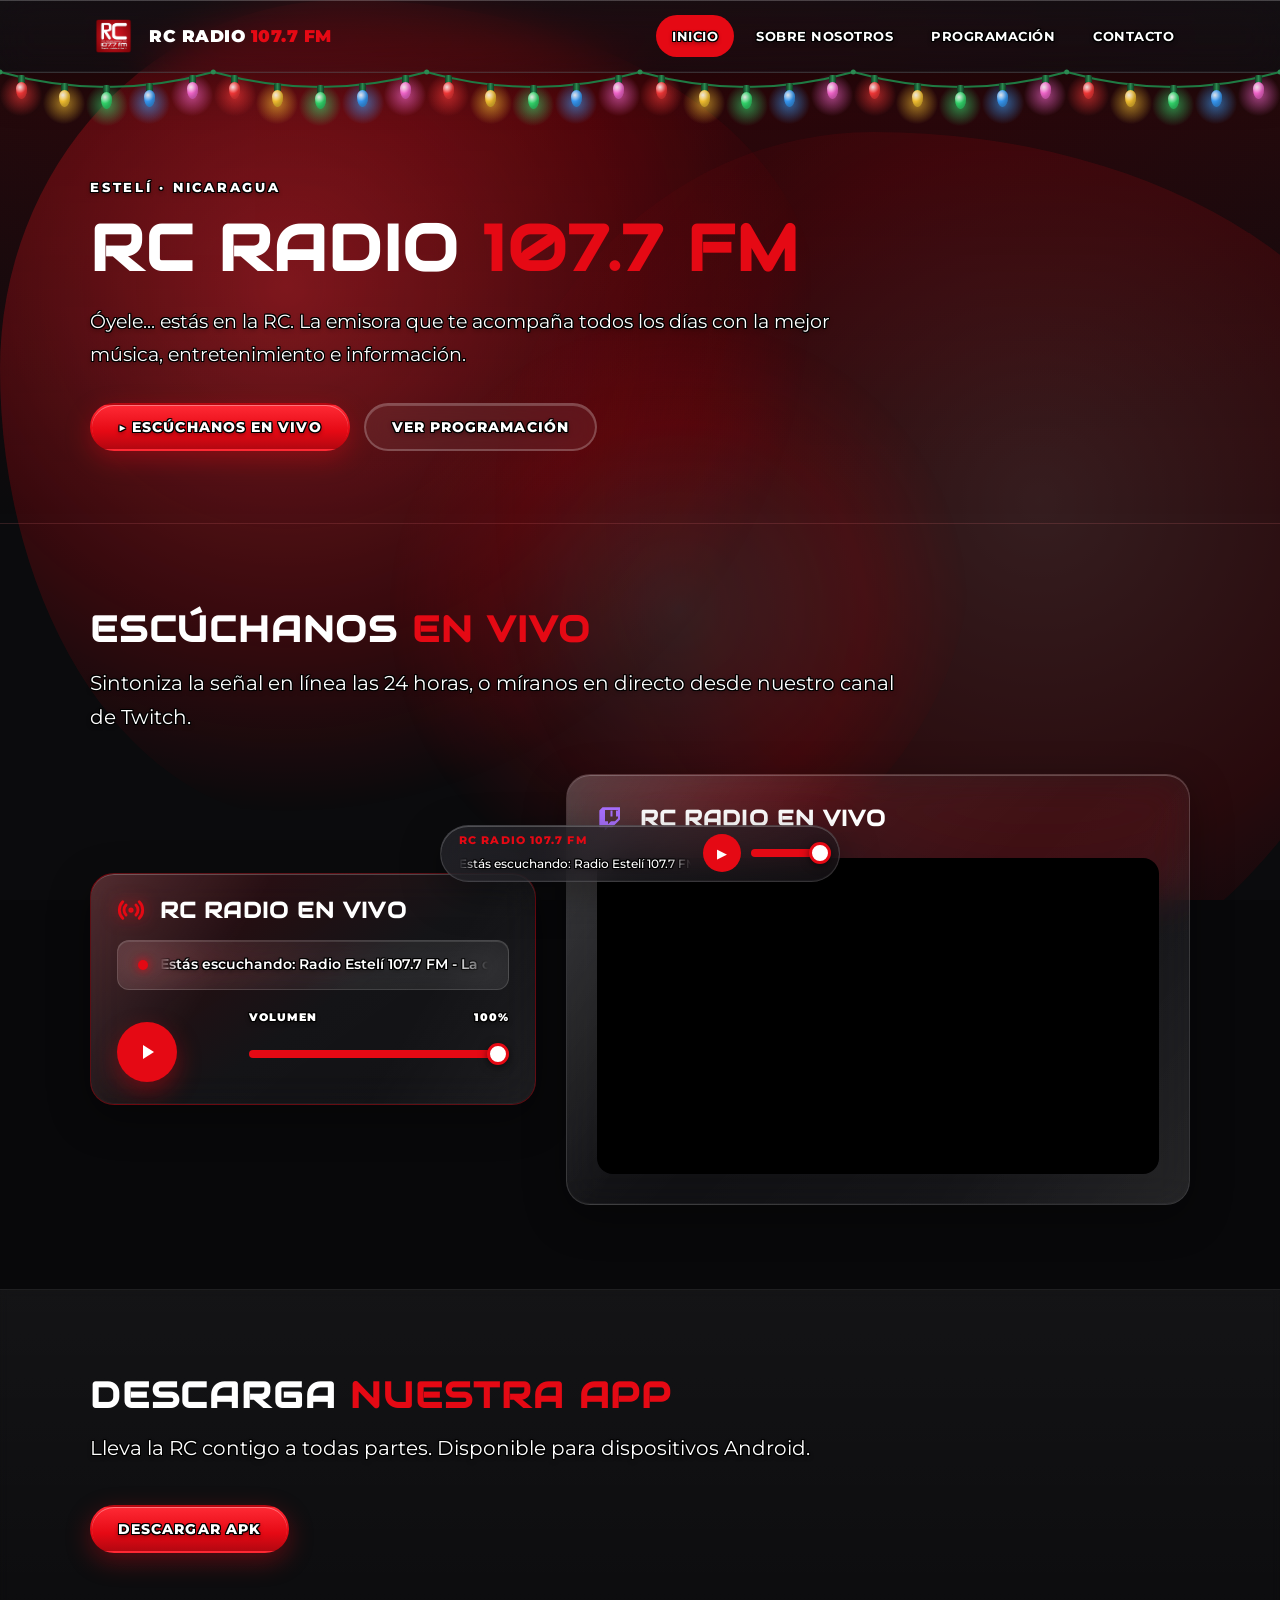
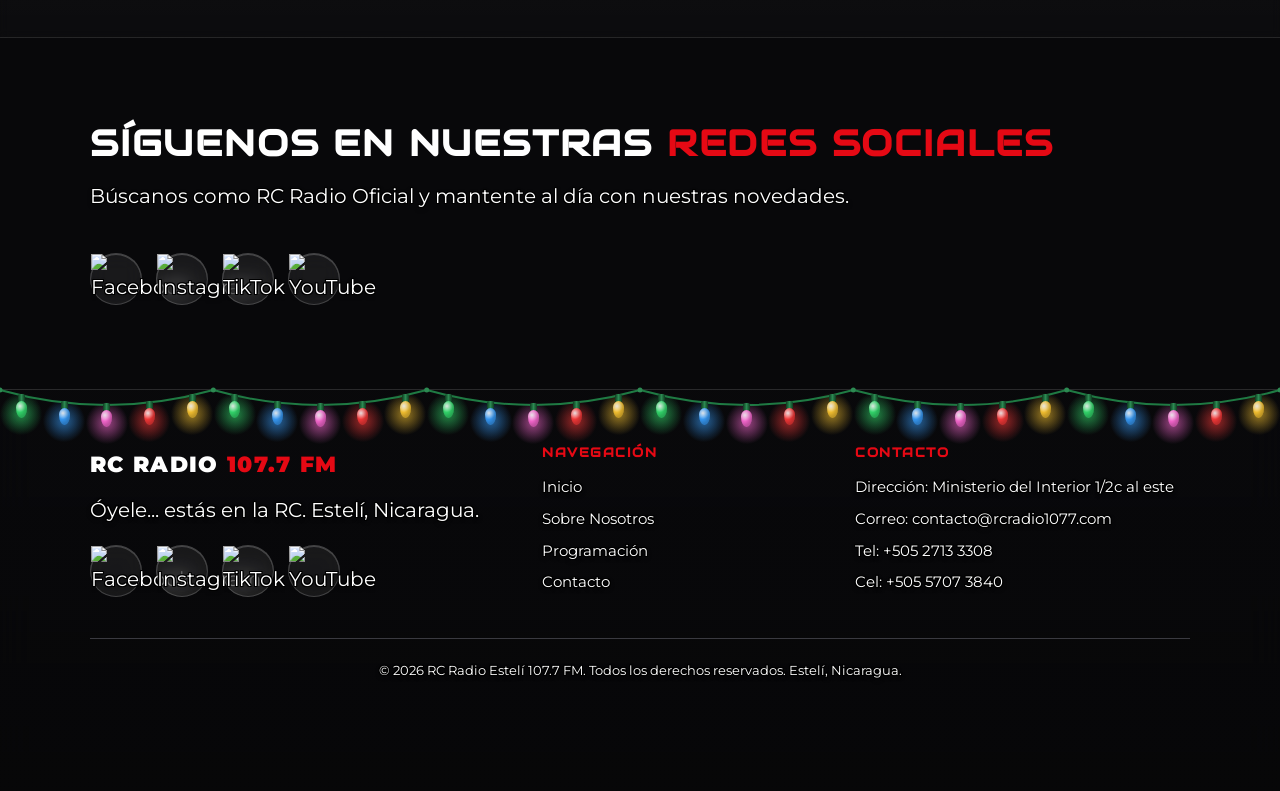
==== index.html @ c432dbde "Versión 1.2.0" ====
<!DOCTYPE html>
<html lang="es">
<head>
  <meta charset="UTF-8">
  <meta name="viewport" content="width=device-width, initial-scale=1.0, viewport-fit=cover">
  <title data-content-id="titulo_inicio">RC Radio 107.7 FM Estelí — Inicio</title>
  <meta data-content-id="descripcion_inicio" name="description" content="RC Radio 107.7 FM, Estelí, Nicaragua. Escúchanos en vivo, descarga nuestra app y síguenos en redes sociales.">
  <link rel="icon" href="favicon.ico" sizes="any">
  <link rel="icon" type="image/png" sizes="32x32" href="assets/icons/favicon-32.png">
  <link rel="icon" type="image/png" sizes="192x192" href="assets/icons/favicon-192.png">
  <link rel="apple-touch-icon" href="assets/icons/apple-touch-icon.png">
  <meta name="theme-color" content="#0a0a0c">
  <meta property="og:type" content="website">
  <meta property="og:site_name" content="RC Radio 107.7 FM">
  <meta property="og:locale" content="es_LA">
  <meta property="og:title" content="RC Radio 107.7 FM Estelí — Inicio">
  <meta property="og:description" content="RC Radio 107.7 FM, Estelí, Nicaragua. Escúchanos en vivo, descarga nuestra app y síguenos en redes sociales.">
  <meta property="og:image" content="https://www.rcradio1077.com/assets/icons/og-image.jpg">
  <meta property="og:image:width" content="1200">
  <meta property="og:image:height" content="630">
  <meta name="twitter:card" content="summary_large_image">
  <meta name="twitter:title" content="RC Radio 107.7 FM Estelí — Inicio">
  <meta name="twitter:description" content="RC Radio 107.7 FM, Estelí, Nicaragua. Escúchanos en vivo, descarga nuestra app y síguenos en redes sociales.">
  <meta name="twitter:image" content="https://www.rcradio1077.com/assets/icons/og-image.jpg">
  <link rel="preconnect" href="https://fonts.googleapis.com">
  <link rel="preconnect" href="https://fonts.gstatic.com" crossorigin>
  <link href="https://fonts.googleapis.com/css2?family=Audiowide&family=Montserrat:wght@400;700;800;900&display=swap" rel="stylesheet">
  <link href="https://fonts.cdnfonts.com/css/neuropol-x-free" rel="stylesheet">
  <link rel="stylesheet" href="assets/css/style.css">
  <link rel="stylesheet" href="assets/css/navidad.css">
  <link rel="stylesheet" href="assets/css/tema.css">
</head>
<body>
  <div class="liquid-bg">
    <div class="liquid-blob"></div>
    <div class="liquid-blob"></div>
    <div class="liquid-blob"></div>
  </div>

  <header class="site-header">
    <div class="container nav">
      <a class="brand" href="index.html">
        <img data-content-img="img_logo" src="assets/img/Icono nuevo RC Radio.png" alt="RC Radio" style="height: 44px; border-radius: 8px;">
        <span data-content-id="menu_marca">RC Radio <span class="freq">107.7 FM</span></span>
      </a>
      <button class="nav-toggle" id="navToggle" aria-label="Abrir menú" aria-expanded="false">☰</button>
      <nav class="nav-links" id="navLinks">
        <a data-content-id="menu_inicio" href="index.html" class="active" data-link>Inicio</a>
        <a data-content-id="menu_sobre_nosotros" href="sobre-nosotros.html" data-link>Sobre Nosotros</a>
        <a data-content-id="menu_programacion" href="programacion.html" data-link>Programación</a>
        <a data-content-id="menu_contacto" href="contacto.html" data-link>Contacto</a>
      </nav>
    </div>
  </header>

  <div id="pjax-container">
    <main>

    <section data-seccion="inicio-portada" class="hero">
      <div class="container">
        <p data-content-id="inicio_esteli_nicaragua" class="eyebrow">Estelí · Nicaragua</p>
        <h1 data-content-id="hero_title">RC Radio <span>107.7 FM</span></h1>
        <p class="lead" data-content-id="hero_lead">Óyele... estás en la RC. La emisora que te acompaña todos los días con la mejor música, entretenimiento e información.</p>
        <div class="hero-actions">
          <a data-content-id="inicio_boton_escuchar" class="btn btn-primary" href="#en-vivo">▶ Escúchanos en Vivo</a>
          <a data-content-id="inicio_boton_programacion" class="btn btn-ghost" href="programacion.html">Ver Programación</a>
        </div>
      </div>
    </section>

    <section data-seccion="inicio-en-vivo" class="section" id="en-vivo">
      <div class="container">
        <div class="section-head">
          <h2 data-content-id="inicio_titulo_en_vivo" style="text-transform: uppercase;">Escúchanos <span>En Vivo</span></h2>
          <p data-content-id="inicio_sintoniza_la_senal_en">Sintoniza la señal en línea las 24 horas, o míranos en directo desde nuestro canal de Twitch.</p>
        </div>

        <div class="live-grid-v2">
          
          <!-- Radio Player V2 -->
          <div class="player-v2">
            <div class="player-v2-header">
              <svg class="icon-signal" viewBox="0 0 24 24" fill="none" stroke="currentColor" stroke-width="2.5" stroke-linecap="round" stroke-linejoin="round">
                <path d="M4.93 19.07a10 10 0 0 1 0-14.14M7.76 16.24a6 6 0 0 1 0-8.48M12 13a1 1 0 1 0 0-2 1 1 0 0 0 0 2zM16.24 7.76a6 6 0 0 1 0 8.48M19.07 4.93a10 10 0 0 1 0 14.14"></path>
              </svg>
              <h3 data-content-id="inicio_reproductor_titulo">RC Radio En Vivo</h3>
            </div>

            <div class="player-v2-status">
              <div class="status-pill">
                <span class="pill-dot"></span>
                <div class="marquee-container">
                  <div class="marquee-content" id="rcMarqueeContent">
                    <span class="marquee-text">Estás escuchando: La que te gusta</span>
                    <span class="marquee-text">Estás escuchando: La que te gusta</span>
                  </div>
                </div>
              </div>
            </div>

            <div class="player-v2-visualizer">
              <canvas id="rcWave"></canvas>
            </div>

            <div class="player-v2-footer">
              <button class="play-btn-v2" id="rcPlay" aria-label="Reproducir">
                <svg width="24" height="24" viewBox="0 0 24 24" fill="currentColor"><path d="M8 5v14l11-7z"/></svg>
              </button>
              <div class="player-v2-vol">
                <div class="vol-meta">
                  <span data-content-id="inicio_reproductor_volumen">VOLUMEN</span>
                  <span id="rcVolumeValue">100%</span>
                </div>
                <input type="range" id="rcVolume" min="0" max="100" step="1" value="100" aria-label="Volumen">
              </div>
            </div>
          </div>

          <!-- Twitch V2 -->
          <div class="twitch-v2">
            <div class="twitch-v2-header">
              <svg class="icon-twitch" viewBox="0 0 24 24" fill="currentColor">
                <path d="M11.571 4.714h1.715v5.143H11.57V4.714zm4.715 0h1.714v5.143h-1.714V4.714zM4.714 2L2 4.714v14.572h4.714v2.571L9.43 19.286h3.428l6.857-6.857V2H4.714zm13.286 9.428L15.428 14.0h-3.428l-2.572 2.571v-2.571H6.857V4.286h11.143v7.142z"/>
              </svg>
              <h3 data-content-id="inicio_twitch_titulo">RC RADIO <span>EN VIVO</span></h3>
            </div>
            <div class="twitch-v2-content">
              <div class="twitch-v2-frame">
                <iframe
                  data-content-twitch="twitch_canal" data-twitch="rcradiooficial"
                  src="https://player.twitch.tv/?channel=rcradiooficial&parent=rcradio1077.com&parent=www.rcradio1077.com&parent=localhost&parent=127.0.0.1&autoplay=false"
                  allowfullscreen
                  loading="lazy"
                  title="RC Radio 107.7 FM en vivo por Twitch"></iframe>
              </div>
            </div>
          </div>

        </div>
      </div>
    </section>

    <section data-seccion="inicio-app" class="section alt">
      <div class="container">
        <div class="section-head">
          <h2 data-content-id="inicio_descarga_nuestra_app">Descarga <span>nuestra App</span></h2>
          <p data-content-id="inicio_lleva_la_rc_contigo">Lleva la RC contigo a todas partes. Disponible para dispositivos Android.</p>
        </div>
        <a data-content-href="enlace_descarga_app" data-content-id="inicio_boton_apk" class="btn btn-primary" href="https://github.com/rcradio6/RC-Radio-App/releases/download/1.0.0/com.teamrc.rcradioapp.apk" target="_blank" rel="noopener">Descargar APK</a>
      </div>
    </section>

    <section data-seccion="inicio-redes" class="section">
      <div class="container">
        <div class="section-head">
          <h2 data-content-id="inicio_siguenos_en_nuestras_redes">Síguenos en nuestras <span>Redes Sociales</span></h2>
          <p data-content-id="inicio_buscanos_como_rc_radio">Búscanos como RC Radio Oficial y mantente al día con nuestras novedades.</p>
        </div>
        <div class="social lg">
          <a data-content-href="enlace_facebook" href="https://www.facebook.com/rc1077" target="_blank" rel="noopener" aria-label="Facebook">
            <img src="https://ssl.gstatic.com/atari/images/sociallinks/facebook_white_44dp.png" alt="Facebook">
          </a>
          <a data-content-href="enlace_instagram" href="https://www.instagram.com/rcradio_oficial107.7/" target="_blank" rel="noopener" aria-label="Instagram">
            <img src="https://ssl.gstatic.com/atari/images/sociallinks/instagram_white_44dp.png" alt="Instagram">
          </a>
          <a data-content-href="enlace_tiktok" href="https://www.tiktok.com/@rc.radio.107.7.fm" target="_blank" rel="noopener" aria-label="TikTok">
            <img src="https://ssl.gstatic.com/atari/images/sociallinks/tiktok_colored_light_44dp.png" alt="TikTok">
          </a>
          <a data-content-href="enlace_youtube" href="https://www.youtube.com/@RCRADIO107.7FM" target="_blank" rel="noopener" aria-label="YouTube">
            <img src="https://ssl.gstatic.com/atari/images/sociallinks/youtube_white_44dp.png" alt="YouTube">
          </a>
        </div>
      </div>
    </section>

  </main>
  </div>

  <footer class="site-footer">
    <div class="container">
      <div class="footer-grid">
        <div>
          <div data-content-id="pie_marca" class="footer-brand">RC Radio <span>107.7 FM</span></div>
          <p class="footer-tag" data-content-id="footer_tag">Óyele... estás en la RC. Estelí, Nicaragua.</p>
          <div class="social">
            <a data-content-href="enlace_facebook" href="https://www.facebook.com/rc1077" target="_blank" rel="noopener" aria-label="Facebook">
              <img src="https://ssl.gstatic.com/atari/images/sociallinks/facebook_white_44dp.png" alt="Facebook">
            </a>
            <a data-content-href="enlace_instagram" href="https://www.instagram.com/rcradio_oficial107.7/" target="_blank" rel="noopener" aria-label="Instagram">
              <img src="https://ssl.gstatic.com/atari/images/sociallinks/instagram_white_44dp.png" alt="Instagram">
            </a>
            <a data-content-href="enlace_tiktok" href="https://www.tiktok.com/@rc.radio.107.7.fm" target="_blank" rel="noopener" aria-label="TikTok">
              <img src="https://ssl.gstatic.com/atari/images/sociallinks/tiktok_colored_light_44dp.png" alt="TikTok">
            </a>
            <a data-content-href="enlace_youtube" href="https://www.youtube.com/@RCRADIO107.7FM" target="_blank" rel="noopener" aria-label="YouTube">
              <img src="https://ssl.gstatic.com/atari/images/sociallinks/youtube_white_44dp.png" alt="YouTube">
            </a>
          </div>
        </div>

        <div class="footer-col">
          <h4 data-content-id="pie_titulo_navegacion">Navegación</h4>
          <a data-content-id="pie_inicio" href="index.html">Inicio</a>
          <a data-content-id="pie_sobre_nosotros" href="sobre-nosotros.html">Sobre Nosotros</a>
          <a data-content-id="pie_programacion" href="programacion.html">Programación</a>
          <a data-content-id="pie_contacto" href="contacto.html">Contacto</a>
        </div>

        <div class="footer-col">
          <h4 data-content-id="pie_titulo_contacto">Contacto</h4>
          <p data-content-id="pie_direccion">Dirección: Ministerio del Interior 1/2c al este</p>
          <a data-content-href="enlace_correo" data-content-id="pie_correo" href="mailto:contacto@rcradio1077.com">Correo: contacto@rcradio1077.com</a>
          <a data-content-href="enlace_telefono_cabina" data-content-id="pie_telefono" href="tel:+50527133308">Tel: +505 2713 3308</a>
          <a data-content-href="enlace_celular_cabina" data-content-id="pie_celular" href="tel:+50557073840">Cel: +505 5707 3840</a>
        </div>
      </div>

      <div data-content-id="pie_derechos" class="footer-bottom">© 2026 RC Radio Estelí 107.7 FM. Todos los derechos reservados.</div>
    </div>
  </footer>

  <div class="floating-player" id="rcFloating">
    <div class="mini-info">
      <span data-content-id="flotante_titulo" class="mini-title">RC Radio 107.7 FM</span>
      <div class="marquee-container">
        <div class="marquee-content" id="miniMarqueeContent">
          <span class="marquee-text">Estás escuchando: La que te gusta</span>
          <span class="marquee-text">Estás escuchando: La que te gusta</span>
        </div>
      </div>
    </div>
    <div class="mini-controls">
      <button class="mini-play-btn" id="rcMiniPlay" aria-label="Reproducir">▶</button>
      <input type="range" class="mini-vol" id="rcMiniVol" min="0" max="100" step="1" value="100" aria-label="Volumen">
    </div>
  </div>

  <script src="assets/js/main.js"></script>
  <script src="assets/js/navidad.js"></script>
</body>
</html>
---- assets/css/style.css ----
body.loading-page {
  cursor: wait;
}

body.loading-page a {
  cursor: wait;
}

/* ==========================================================================
   RC Radio 107.7 FM Estelí — Estilos globales
   ========================================================================== */

:root {
  --red: #e50914;
  --red-dark: #b30710;
  --bg: #1a1a1c;
  --bg-soft: #232326;
  --panel: #2a2a2e;
  --border: #3a3a40;
  --text: #ffffff;
  --muted: #b0b0b8;
  --radius: 16px;
  --container: 1140px;
  /* Variables que controla el panel de administración (pestaña Apariencia) */
  --red-rgb: 229, 9, 20;
  --red-dark-rgb: 179, 7, 16;
  --red-light: #ff2a35;
  --blob-rgb: 255, 45, 55;
  --blob2-rgb: 255, 120, 125;
  --fondo-arriba: #1d0508;
  --fondo-abajo: #0b0b0d;
  --fondo-html: #08080a;
  --contorno-color: #000;
  --contorno-ancho: 2px;
  --contorno-fino: 1.6px;
  --font-size: 16px;
}

* { box-sizing: border-box; }

html { scroll-behavior: smooth; }

body {
  margin: 0;
  background: transparent;
  color: var(--text);
  font-family: var(--font-body, "Montserrat", system-ui, -apple-system, "Segoe UI", sans-serif);
  line-height: 1.7;
  -webkit-font-smoothing: antialiased;
}

img { max-width: 100%; display: block; }
a { color: inherit; text-decoration: none; }

h1, h2, h3, h4 { 
  line-height: 1.15; 
  font-family: 'Neuropol X Free', "Audiowide", "Montserrat", sans-serif;
  letter-spacing: 1px;
}

.container {
  width: 100%;
  max-width: var(--container);
  margin: 0 auto;
  padding: 0 20px;
}

/* ------------------------------------------------------------------ Header */
.site-header {
  position: sticky;
  top: 0;
  z-index: 100;
  background: rgba(10, 10, 10, 0.92);
  backdrop-filter: blur(10px);
  border-bottom: 1px solid var(--border);
}

.nav {
  display: flex;
  align-items: center;
  justify-content: space-between;
  height: 72px;
  gap: 16px;
}

.brand {
  display: flex;
  align-items: center;
  gap: 12px;
  font-weight: 900;
  letter-spacing: 0.5px;
  text-transform: uppercase;
  font-size: 17px;
}

.brand .freq { color: var(--red); }

.nav-links {
  display: flex;
  align-items: center;
  gap: 6px;
}

.nav-links a {
  padding: 10px 16px;
  border-radius: 999px;
  font-size: 13px;
  font-weight: 700;
  text-transform: uppercase;
  letter-spacing: 0.5px;
  color: #d5d5da;
  transition: background 0.2s, color 0.2s;
}

.nav-links a:hover { background: #1b1b1f; color: #fff; }
.nav-links a.active { background: var(--red); color: #fff; }

.nav-toggle {
  display: none;
  width: 44px;
  height: 44px;
  border: 1px solid var(--border);
  background: #141416;
  border-radius: 12px;
  color: #fff;
  font-size: 20px;
  cursor: pointer;
}

/* -------------------------------------------------------------------- Hero */
.hero {
  padding: 84px 0 64px;
  background: linear-gradient(180deg, rgba(20, 0, 2, 0.4) 0%, transparent 100%);
  border-bottom: 1px solid var(--border);
}

.hero .eyebrow {
  color: var(--red);
  font-weight: 800;
  text-transform: uppercase;
  letter-spacing: 2px;
  font-size: 12.5px;
  margin: 0 0 10px;
}

.hero h1 {
  margin: 0 0 14px;
  font-size: clamp(34px, 7vw, 66px);
  font-weight: 900;
  text-transform: uppercase;
  letter-spacing: -0.5px;
}

.hero h1 span { color: var(--red); }

.hero .lead {
  margin: 0 0 28px;
  max-width: 660px;
  color: var(--muted);
  font-size: clamp(16px, 2.1vw, 19px);
}

.hero-actions { display: flex; flex-wrap: wrap; gap: 14px; }

.page-head {
  padding: 60px 0 36px;
  background: linear-gradient(180deg, rgba(20, 0, 2, 0.4) 0%, transparent 100%);
  border-bottom: 1px solid var(--border);
}

.page-head h1 {
  margin: 0;
  font-size: clamp(30px, 5vw, 48px);
  font-weight: 900;
  text-transform: uppercase;
}

.page-head h1 span { color: var(--red); }
.page-head p { margin: 10px 0 0; color: var(--muted); max-width: 680px; }

/* ------------------------------------------------------------------ Bloques */
.btn {
  display: inline-flex;
  align-items: center;
  gap: 10px;
  padding: 14px 26px;
  border-radius: 999px;
  font-size: 13.5px;
  font-weight: 800;
  text-transform: uppercase;
  letter-spacing: 0.6px;
  border: 2px solid transparent;
  cursor: pointer;
  transition: transform 0.2s, background 0.2s, border-color 0.2s;
}

.btn-primary { background: var(--red); color: #fff; }
.btn-primary:hover { background: var(--red-dark); transform: translateY(-2px); }

.btn-ghost { border-color: #34343a; color: #fff; }
.btn-ghost:hover { border-color: var(--red); transform: translateY(-2px); }

.section { padding: 64px 0; position: relative; z-index: 1; }
.section.alt { background: rgba(35, 35, 38, 0.4); backdrop-filter: blur(5px); }

.section-head { margin-bottom: 30px; }

.section-head h2 {
  margin: 0 0 8px;
  font-size: clamp(24px, 4vw, 38px);
  font-weight: 900;
  text-transform: uppercase;
}

.section-head h2 span { color: var(--red); }
.section-head p { margin: 0; color: var(--muted); max-width: 720px; }

/* ------------------------------------------------------ Reproductor en vivo V2 */
.live-grid-v2 {
  display: grid;
  grid-template-columns: 1fr 1.4fr;
  gap: 30px;
  align-items: stretch;
  margin-top: 40px;
}

.player-v2, .twitch-v2 {
  background: #0a0a0c;
  border: 1px solid rgba(255, 255, 255, 0.1);
  border-radius: 24px;
  padding: 30px;
  display: flex;
  flex-direction: column;
  position: relative;
  overflow: hidden;
}

.player-v2 {
  background: linear-gradient(145deg, #150202 0%, #0a0a0c 100%);
  border: 1.5px solid rgba(var(--red-rgb), 0.3);
  box-shadow: 0 20px 50px rgba(0, 0, 0, 0.5), inset 0 0 40px rgba(var(--red-rgb), 0.05);
}

.player-v2-header, .twitch-v2-header {
  display: flex;
  align-items: center;
  gap: 15px;
  margin-bottom: 25px;
}

.player-v2-header h3, .twitch-v2-header h3 {
  margin: 0;
  font-size: 22px;
  font-weight: 900;
  text-transform: uppercase;
  letter-spacing: 0.5px;
}

.icon-signal {
  width: 28px;
  height: 28px;
  color: var(--red);
  filter: drop-shadow(0 0 8px rgba(var(--red-rgb), 0.6));
}

.icon-twitch {
  width: 28px;
  height: 28px;
  color: #a970ff;
}

.player-v2-status {
  margin-bottom: 30px;
}

.status-pill {
  background: rgba(0, 0, 0, 0.4);
  border: 1px solid rgba(255, 255, 255, 0.05);
  border-radius: 12px;
  padding: 12px 20px;
  display: flex;
  align-items: center;
  gap: 12px;
  font-size: 14px;
  font-weight: 600;
  color: #eee;
  max-width: 100%;
  position: relative;
  overflow: hidden;
}

.pill-dot {
  width: 10px;
  height: 10px;
  background: var(--red);
  border-radius: 50%;
  box-shadow: 0 0 10px var(--red);
  animation: pulse 2s infinite;
  flex-shrink: 0;
  z-index: 10;
  position: relative;
}

/* --- Marquee Infinito --- */
.marquee-container {
  flex: 1;
  overflow: hidden;
  white-space: nowrap;
  mask-image: linear-gradient(to right, transparent, black 20px, black 90%, transparent);
  position: relative;
  display: flex;
}

.marquee-content {
  display: inline-flex;
  animation: marquee-infinite 25s linear infinite;
  width: max-content;
}

.marquee-text {
  padding-right: 100px;
  display: inline-block;
  font-size: 14px;
  font-weight: 600;
  color: #eee;
  white-space: nowrap;
  min-width: 100%;
}

@keyframes marquee-infinite {
  0% { transform: translateX(0); }
  100% { transform: translateX(-50%); }
}

@keyframes pulse {
  0% { transform: scale(0.95); opacity: 0.8; }
  50% { transform: scale(1.1); opacity: 1; }
  100% { transform: scale(0.95); opacity: 0.8; }
}

.player-v2-visualizer {
  height: 120px;
  margin: 10px 0 30px;
  display: flex;
  align-items: center;
  justify-content: center;
}

.player-v2-visualizer canvas {
  width: 100%;
  height: 100%;
}

.player-v2-footer {
  margin-top: auto;
  display: flex;
  align-items: flex-end;
  justify-content: space-between;
  gap: 20px;
}

.play-btn-v2 {
  width: 70px;
  height: 70px;
  border-radius: 50%;
  border: none;
  background: var(--red);
  color: #fff;
  font-size: 24px;
  display: grid;
  place-items: center;
  cursor: pointer;
  box-shadow: 0 10px 25px rgba(var(--red-rgb), 0.4);
  transition: all 0.3s cubic-bezier(0.175, 0.885, 0.32, 1.275);
}

.play-btn-v2:hover {
  transform: scale(1.1);
  box-shadow: 0 15px 35px rgba(var(--red-rgb), 0.6);
}

.player-v2-vol {
  flex: 1;
  max-width: 200px;
}

.vol-meta {
  display: flex;
  justify-content: space-between;
  font-size: 11px;
  font-weight: 900;
  text-transform: uppercase;
  color: var(--muted);
  margin-bottom: 10px;
  letter-spacing: 1px;
}

.vol-meta span:last-child {
  color: #fff;
}

.player-v2-vol input[type="range"] {
  -webkit-appearance: none;
  appearance: none;
  width: 100%;
  background: rgba(255, 255, 255, 0.1);
  height: 6px;
  border-radius: 999px;
  outline: none;
  overflow: hidden;
}

.player-v2-vol input[type="range"]::-webkit-slider-thumb {
  -webkit-appearance: none;
  appearance: none;
  width: 14px;
  height: 14px;
  background: #fff;
  border-radius: 50%;
  cursor: pointer;
  margin-top: -4px;
  box-shadow: -200px 0 0 200px var(--red), 0 0 10px rgba(255, 255, 255, 0.5);
  border: none;
}

.twitch-v2 {
  background: #0a0a0c;
  border: 1.5px solid rgba(255, 255, 255, 0.05);
}

.twitch-v2-frame {
  flex: 1;
  background: #000;
  border-radius: 16px;
  overflow: hidden;
  aspect-ratio: 16 / 9;
}

.twitch-v2-frame iframe {
  width: 100%;
  height: 100%;
  border: none;
}

@media (max-width: 980px) {
  .live-grid-v2 { grid-template-columns: 1fr; }
  .twitch-v2-frame { aspect-ratio: 16 / 9; min-height: 300px; }
}

/* --- Floating Player --- */
.floating-player {
  position: fixed;
  bottom: 20px;
  left: 20px;
  right: 20px;
  z-index: 999;
  background: rgba(42, 42, 46, 0.95);
  backdrop-filter: blur(15px);
  border: 1px solid var(--border);
  border-radius: 999px;
  padding: 8px 20px;
  display: flex;
  align-items: center;
  gap: 16px;
  box-shadow: 0 10px 30px rgba(0,0,0,0.5);
  transform: translateY(150%);
  transition: transform 0.4s cubic-bezier(0.175, 0.885, 0.32, 1.275);
}

.floating-player.show {
  transform: translateY(0);
}

.floating-player .mini-info {
  flex: 1;
  min-width: 0;
  overflow: hidden;
  position: relative;
}

.floating-player .mini-info .mini-title {
  font-weight: 800;
  font-size: 13px;
  text-transform: uppercase;
  color: var(--red);
  position: relative;
  z-index: 2;
  background: rgba(42, 42, 46, 0.95);
}

.floating-player .mini-info .marquee-text {
  font-size: 12px;
  color: var(--muted);
  font-weight: 500;
}

.floating-player .mini-controls {
  display: flex;
  align-items: center;
  gap: 12px;
}

.mini-play-btn {
  width: 40px;
  height: 40px;
  border-radius: 50%;
  border: none;
  background: var(--red);
  color: #fff;
  display: grid;
  place-items: center;
  cursor: pointer;
}

.mini-vol {
  width: 80px;
  height: 4px;
}

/* --- Carousel Staff --- */
.staff-card {
  flex: 0 0 280px;
  margin-right: 20px;
  background: var(--panel);
  border: 1px solid var(--border);
  border-radius: var(--radius);
  overflow: hidden;
  transition: transform 0.3s;
}

.staff-card:hover { transform: scale(1.02); }

.staff-card .photo {
  aspect-ratio: 1 / 1;
  overflow: hidden;
}

.staff-card .photo img {
  width: 100%;
  height: 100%;
  object-fit: cover;
}

.staff-card .info {
  padding: 16px;
  text-align: center;
}

.staff-card h3 { margin: 0; font-size: 18px; }
.staff-card p { margin: 4px 0 0; color: var(--red); font-weight: 700; font-size: 14px; }

/* --- Programación --- */
.grid { display: grid; gap: 24px; }
.grid-2 { grid-template-columns: repeat(2, 1fr); }

.program-card {
  background: rgba(42, 42, 46, 0.6);
  backdrop-filter: blur(10px);
  border: 1px solid var(--border);
  border-radius: var(--radius);
  overflow: hidden;
  display: flex;
  flex-direction: column;
  transition: transform 0.25s, border-color 0.25s, box-shadow 0.25s;
}

.program-card:hover {
  transform: translateY(-5px);
  border-color: var(--red);
  box-shadow: 0 22px 44px rgba(var(--red-rgb), 0.16);
}

.program-card .thumb { aspect-ratio: 16 / 10; overflow: hidden; background: #000; }
.program-card .thumb img { width: 100%; height: 100%; object-fit: cover; }

.program-card .body {
  padding: 20px;
  display: flex;
  flex-direction: column;
  gap: 10px;
  flex: 1;
}

.program-card h3 { margin: 0; font-size: 19px; font-weight: 900; text-transform: uppercase; }

.program-card .time {
  color: var(--red);
  font-weight: 800;
  font-size: 12.5px;
  text-transform: uppercase;
  letter-spacing: 0.6px;
}

.tags { display: flex; flex-wrap: wrap; gap: 8px; margin-top: auto; }

.tag {
  background: var(--red);
  color: #fff;
  font-size: 11px;
  font-weight: 800;
  text-transform: uppercase;
  padding: 5px 11px;
  border-radius: 999px;
}

.schedule-grid { display: grid; grid-template-columns: repeat(3, 1fr); gap: 22px; }

.schedule-col {
  background: rgba(42, 42, 46, 0.6);
  backdrop-filter: blur(10px);
  border: 1px solid var(--border);
  border-radius: var(--radius);
  padding: 22px;
}

.schedule-col h3 {
  margin: 0 0 14px;
  font-size: 15px;
  font-weight: 900;
  text-transform: uppercase;
  color: var(--red);
}

.schedule-col ul { list-style: none; margin: 0; padding: 0; }

.schedule-col li {
  display: flex;
  gap: 14px;
  padding: 8px 0;
  border-bottom: 1px dashed #2a2a30;
  font-size: 14px;
}

.schedule-col li .hora { color: #fff; font-weight: 800; min-width: 108px; flex-shrink: 0; }
.schedule-col li .prog { color: var(--muted); }

/* --- Audios --- */
.audio-card {
  display: flex;
  align-items: center;
  justify-content: space-between;
  gap: 16px;
  background: var(--panel);
  border: 1px solid var(--border);
  border-radius: 14px;
  padding: 14px 18px;
}

.audio-card .info { display: flex; align-items: center; gap: 14px; }

.audio-card .icon {
  width: 44px;
  height: 44px;
  border-radius: 50%;
  background: #101012;
  border: 1px solid var(--border);
  display: grid;
  place-items: center;
  color: var(--red);
  font-weight: 900;
}

.audio-card .title { font-weight: 900; text-transform: uppercase; font-size: 15px; }

.spotify {
  width: 100%;
  margin-top: 20px;
}

.spotify iframe {
  width: 100%;
  height: 500px; /* Aumentado de tamaño */
  border-radius: 20px;
  border: none;
  box-shadow: 0 10px 30px rgba(0,0,0,0.3);
}

/* --- Contacto --- */
.contact-grid {
  display: grid;
  grid-template-columns: repeat(auto-fit, minmax(240px, 1fr));
  gap: 20px;
}

.contact-card {
  background: var(--panel);
  border: 1px solid var(--border);
  border-radius: var(--radius);
  padding: 24px;
}


.social { display: flex; flex-wrap: wrap; gap: 14px; }

.social a {
  width: 52px;
  height: 52px;
  border-radius: 50%;
  background: #000;
  border: 1px solid var(--border);
  display: grid;
  place-items: center;
  transition: transform 0.2s;
}

.social a:hover { transform: translateY(-3px); border-color: var(--red); }

/* --- Footer --- */
.site-footer {
  background: #070708;
  border-top: 1px solid var(--border);
  padding: 56px 0 26px;
}

.footer-grid {
  display: grid;
  grid-template-columns: 1.5fr 1fr 1.2fr;
  gap: 34px;
}

.footer-brand { font-size: 22px; font-weight: 900; text-transform: uppercase; }
.footer-brand span { color: var(--red); }

.footer-col h4 {
  margin: 0 0 14px;
  font-size: 12.5px;
  font-weight: 800;
  text-transform: uppercase;
  color: var(--red);
}

.footer-col a, .footer-col p { display: block; margin: 7px 0; color: var(--muted); font-size: 14.5px; }

.footer-bottom {
  border-top: 1px solid var(--border);
  margin-top: 36px;
  padding-top: 20px;
  text-align: center;
  color: #74747c;
  font-size: 13px;
}

@media (max-width: 980px) {
  .schedule-grid { grid-template-columns: 1fr; }
  .footer-grid { grid-template-columns: 1fr 1fr; }
}

@media (max-width: 820px) {
  .nav-toggle { display: grid; place-items: center; }
  .nav-links {
    position: absolute;
    top: 72px;
    left: 0;
    right: 0;
    flex-direction: column;
    padding: 12px 20px 20px;
    background: #0d0d10;
    display: none;
  }
  .nav-links.open { display: flex; }
}

@media (max-width: 600px) {
  .grid-2 { grid-template-columns: 1fr; }
  .footer-grid { grid-template-columns: 1fr; }
}


/* ==========================================================================
   v2 — Liquid glass, tipografía, reproductor, carrusel y mapa
   ========================================================================== */
:root {
  --font-display: 'Neuropol X Free', 'Audiowide', 'Montserrat', sans-serif;
  --glass: linear-gradient(135deg, rgba(255,255,255,.10) 0%, rgba(255,255,255,.04) 50%, rgba(255,255,255,.07) 100%);
  --glass-border: rgba(255,255,255,.14);
  --glass-shadow: inset 0 1px 0 rgba(255,255,255,.22), inset 0 -1px 0 rgba(255,255,255,.04), 0 12px 40px rgba(0,0,0,.35);
  --blur: 18px;
}

html { background: var(--fondo-html); }

/* --- Fondo líquido (visible en TODAS las páginas) --- */
.liquid-bg {
  position: fixed; inset: 0; z-index: -1; overflow: hidden; pointer-events: none;
  background: radial-gradient(120% 90% at 50% 0%, var(--fondo-arriba) 0%, var(--fondo-abajo) 62%);
}
.liquid-blob {
  position: absolute; left: 0; top: 0;
  width: 64vmax; height: 64vmax;
  border-radius: 42% 58% 63% 37% / 45% 38% 62% 55%;
  background: radial-gradient(circle at 35% 35%, rgba(var(--blob-rgb),.80) 0%, rgba(var(--red-rgb),.38) 45%, transparent 70%);
  opacity: .55;
  will-change: transform, border-radius;
  animation: liquid-drift-a 28s ease-in-out infinite alternate, liquid-morph 16s ease-in-out infinite;
}
.liquid-blob:nth-child(2) {
  left: auto; top: auto; right: -10vmax; bottom: -12vmax;
  width: 72vmax; height: 72vmax;
  background: radial-gradient(circle at 60% 40%, rgba(var(--blob2-rgb),.35) 0%, rgba(var(--red-dark-rgb),.35) 45%, transparent 70%);
  opacity: .5;
  animation: liquid-drift-b 34s ease-in-out infinite alternate, liquid-morph 20s ease-in-out -6s infinite;
}
.liquid-blob:nth-child(3) {
  left: 30%; top: 35%;
  width: 46vmax; height: 46vmax;
  background: radial-gradient(circle at 50% 50%, rgba(255,255,255,.14) 0%, rgba(var(--red-rgb),.22) 45%, transparent 70%);
  opacity: .6;
  animation: liquid-drift-c 40s ease-in-out infinite alternate, liquid-morph 24s ease-in-out -12s infinite;
}
@keyframes liquid-drift-a { 0% { transform: translate3d(-18vw,-18vh,0) rotate(0deg); } 100% { transform: translate3d(22vw,16vh,0) rotate(120deg); } }
@keyframes liquid-drift-b { 0% { transform: translate3d(8vw,6vh,0) rotate(0deg); }  100% { transform: translate3d(-26vw,-20vh,0) rotate(-110deg); } }
@keyframes liquid-drift-c { 0% { transform: translate3d(-22vw,12vh,0) scale(.9); }   100% { transform: translate3d(24vw,-16vh,0) scale(1.15); } }
@keyframes liquid-morph {
  0%,100% { border-radius: 42% 58% 63% 37% / 45% 38% 62% 55%; }
  33%     { border-radius: 63% 37% 41% 59% / 55% 62% 38% 45%; }
  66%     { border-radius: 38% 62% 55% 45% / 62% 40% 60% 38%; }
}

/* --- Liquid glass en toda la web --- */
.site-header, .player-v2, .twitch-v2, .contact-card, .program-card, .schedule-col,
.audio-card, .map, .floating-player, .status-pill, .site-footer {
  background: var(--glass);
  -webkit-backdrop-filter: blur(var(--blur)) saturate(170%);
  backdrop-filter: blur(var(--blur)) saturate(170%);
  border: 1px solid var(--glass-border);
  box-shadow: var(--glass-shadow);
}
.site-header { border-width: 0 0 1px; border-radius: 0; background: linear-gradient(180deg, rgba(20,20,24,.62), rgba(20,20,24,.38)); }
.site-footer { border-width: 1px 0 0; border-radius: 0; background: linear-gradient(180deg, rgba(10,10,12,.55), rgba(7,7,8,.85)); box-shadow: none; }
.section.alt {
  background: linear-gradient(180deg, rgba(255,255,255,.05), rgba(255,255,255,.02));
  border-block: 1px solid rgba(255,255,255,.08);
}
.hero, .page-head { background: linear-gradient(180deg, rgba(var(--red-rgb),.10) 0%, transparent 100%); border-bottom: 1px solid rgba(255,255,255,.08); }
.player-v2 { background: linear-gradient(145deg, rgba(var(--red-rgb),.20) 0%, rgba(255,255,255,.05) 55%, rgba(255,255,255,.04) 100%); border-color: rgba(var(--red-rgb),.35); }
.floating-player { background: linear-gradient(135deg, rgba(40,40,46,.72), rgba(24,24,28,.62)); }
.floating-player .mini-info .mini-title { background: transparent; }
.status-pill { box-shadow: inset 0 1px 0 rgba(255,255,255,.12); }

/* brillo especular */
.player-v2::before, .twitch-v2::before, .contact-card::before, .program-card::before,
.schedule-col::before, .audio-card::before {
  content: ""; position: absolute; inset: 0; border-radius: inherit; pointer-events: none; z-index: 1;
  background: linear-gradient(120deg, rgba(255,255,255,.14) 0%, transparent 32%, transparent 70%, rgba(255,255,255,.05) 100%);
}
.contact-card, .program-card, .schedule-col, .audio-card { position: relative; }
.player-v2 > *, .twitch-v2 > * { position: relative; z-index: 2; }

/* botones y redes con vidrio */
.btn-ghost { background: rgba(255,255,255,.06); -webkit-backdrop-filter: blur(12px); backdrop-filter: blur(12px); border-color: rgba(255,255,255,.22); box-shadow: inset 0 1px 0 rgba(255,255,255,.2); }
.btn-primary { background: linear-gradient(180deg, var(--red-light), var(--red) 60%, var(--red-dark)); box-shadow: inset 0 1px 0 rgba(255,255,255,.35), 0 8px 24px rgba(var(--red-rgb),.35); }
.social a { background: rgba(255,255,255,.07); -webkit-backdrop-filter: blur(10px); backdrop-filter: blur(10px); border-color: rgba(255,255,255,.18); box-shadow: inset 0 1px 0 rgba(255,255,255,.2); }
.nav-links a:hover { background: rgba(255,255,255,.10); }

/* --- Tipografía y distribución --- */
body { font-size: var(--font-size); line-height: 1.7; text-rendering: optimizeLegibility; font-kerning: normal; }
h1, h2, h3, h4 { font-family: var(--font-display); line-height: 1.2; letter-spacing: .04em; text-wrap: balance; overflow-wrap: break-word; }
p { text-wrap: pretty; }
.hero { padding: clamp(56px, 9vw, 104px) 0 clamp(44px, 6vw, 72px); }
.hero .eyebrow { letter-spacing: .22em; margin-bottom: 16px; }
.hero h1 { font-size: clamp(32px, 6.4vw, 64px); letter-spacing: .03em; line-height: 1.1; margin-bottom: 20px; }
.hero .lead { max-width: 60ch; line-height: 1.75; margin-bottom: 32px; }
.page-head { padding: clamp(44px, 6vw, 72px) 0 clamp(28px, 4vw, 44px); }
.page-head h1 { font-size: clamp(28px, 5vw, 46px); letter-spacing: .04em; }
.page-head p { max-width: 62ch; margin-top: 14px; }
.section { padding: clamp(48px, 7vw, 84px) 0; }
.section-head { margin-bottom: clamp(24px, 4vw, 40px); }
.section-head h2 { font-size: clamp(22px, 3.6vw, 36px); letter-spacing: .05em; margin-bottom: 14px; }
.section-head p { max-width: 62ch; line-height: 1.7; }
.section .container > p { max-width: 70ch; margin: 0 0 1.1em; line-height: 1.8; }
.btn { letter-spacing: .08em; line-height: 1.2; }

.contact-card { padding: 26px; }
.contact-card h3 { margin: 0 0 14px; font-size: 15px; color: var(--red); text-transform: uppercase; letter-spacing: .08em; }
.contact-card a, .contact-card p { display: block; margin: 6px 0; color: #e8e8ec; font-size: 15px; line-height: 1.55; overflow-wrap: anywhere; }
.contact-card a:hover { color: #fff; text-decoration: underline; text-underline-offset: 3px; }
.contact-grid { gap: 22px; }

.program-card .body { padding: 22px 24px 26px; gap: 12px; }
.program-card h3 { font-size: 18px; letter-spacing: .05em; }
.program-card p { margin: 0; color: var(--muted); font-size: 15px; line-height: 1.7; }
.program-card .time { letter-spacing: .06em; line-height: 1.4; }
.tag { letter-spacing: .06em; line-height: 1.2; }
.schedule-col h3 { letter-spacing: .08em; }
.schedule-col li { line-height: 1.5; }
.audio-card .text { display: flex; flex-direction: column; gap: 2px; }
.audio-card .subtitle { font-size: 12.5px; color: var(--muted); }
.audio-card .title { letter-spacing: .04em; line-height: 1.3; }
.audio-card .play-btn { width: 42px; height: 42px; border-radius: 50%; border: 0; background: var(--red); color: #fff; cursor: pointer; flex-shrink: 0; position: relative; z-index: 2; }
.footer-brand { letter-spacing: .06em; }
.footer-tag { max-width: 34ch; margin: 10px 0 18px; color: var(--muted); line-height: 1.65; }
.footer-col h4 { letter-spacing: .12em; }

/* --- Reproductor: pequeño cuando no suena, onda a todo el ancho al sonar --- */
.live-grid-v2 { align-items: center; }
.player-v2 { transition: padding .45s ease; }
.player-v2-visualizer {
  height: 180px; max-height: 180px; margin: 6px 0 28px;
  display: block; overflow: hidden;
  transition: max-height .5s ease, margin .5s ease, opacity .4s ease;
}
.player-v2-visualizer canvas { display: block; width: 100%; height: 100%; }
.player-v2.is-idle { padding: 22px 26px; }
.player-v2.is-idle .player-v2-header { margin-bottom: 16px; }
.player-v2.is-idle .player-v2-status { margin-bottom: 18px; }
.player-v2.is-idle .player-v2-visualizer { max-height: 0; margin: 0; opacity: 0; }
.player-v2.is-idle .play-btn-v2 { width: 60px; height: 60px; }
.play-btn-v2 { transition: width .4s ease, height .4s ease, transform .3s cubic-bezier(.175,.885,.32,1.275), box-shadow .3s; }
.player-v2-header h3, .twitch-v2-header h3 { letter-spacing: .05em; }

/* --- Carrusel infinito (transform en GPU, 60 fps) --- */
.staff-carousel {
  display: block; overflow: hidden; padding: 20px 0; cursor: default;
  -webkit-mask-image: linear-gradient(to right, transparent, #000 6%, #000 94%, transparent);
  mask-image: linear-gradient(to right, transparent, #000 6%, #000 94%, transparent);
}
.staff-track {
  display: flex; width: max-content;
  animation: staff-scroll var(--staff-duration, 30s) linear infinite;
  will-change: transform; backface-visibility: hidden; transform: translate3d(0,0,0);
}
@media (hover: hover) { .staff-carousel:hover .staff-track { animation-play-state: paused; } }
.staff-carousel.is-held .staff-track { animation-play-state: paused; }
@keyframes staff-scroll { from { transform: translate3d(0,0,0); } to { transform: translate3d(-50%,0,0); } }
.staff-card {
  background: linear-gradient(160deg, rgba(255,255,255,.12), rgba(255,255,255,.04));
  border-color: rgba(255,255,255,.16);
  box-shadow: inset 0 1px 0 rgba(255,255,255,.2), 0 10px 30px rgba(0,0,0,.35);
  transition: none;
}
.staff-card .info { padding: 18px 16px 20px; }
.staff-card h3 { font-size: 16px; letter-spacing: .04em; margin-bottom: 6px; }
.staff-card p { font-family: "Montserrat", sans-serif; font-size: 13px; letter-spacing: .04em; margin: 0; }

/* --- Mapa grande --- */
.map { position: relative; height: clamp(420px, 68vh, 700px); padding: 0; overflow: hidden; border-radius: 24px; }
.map iframe { position: absolute; inset: 0; width: 100%; height: 100%; border: 0; display: block; }
.map-open { margin-top: 18px; }

.is-leaving { opacity: 0; transform: translateY(8px); }
#pjax-container { transition: opacity .18s ease, transform .18s ease; }

@media (max-width: 600px) {
  .player-v2, .twitch-v2 { padding: 22px; }
  .player-v2-visualizer { height: 140px; max-height: 140px; }
  .map { height: 380px; border-radius: 18px; }
}
@media (prefers-reduced-motion: reduce) {
  .liquid-blob, .staff-track, .marquee-content { animation: none; }
}

/* --- Reproductor flotante compacto --- */
.floating-player {
  left: 50%; right: auto; bottom: 18px;
  width: min(400px, calc(100% - 24px));
  padding: 7px 8px 7px 18px;
  gap: 12px;
  transform: translate(-50%, 160%);
}
.floating-player.show { transform: translate(-50%, 0); }
.floating-player .mini-info { display: flex; flex-direction: column; gap: 1px; line-height: 1.3; }
.floating-player .mini-info .mini-title { font-size: 11px; letter-spacing: .1em; }
.floating-player .marquee-container { display: block; flex: none; width: 100%; }
.floating-player .marquee-text { font-size: 12px; padding-right: 36px; line-height: 1.4; }
.floating-player .marquee-content { animation-duration: 14s; }
.floating-player .mini-controls { gap: 10px; }
.floating-player .mini-play-btn { width: 38px; height: 38px; font-size: 13px; }
.floating-player .mini-vol { width: 56px; }
@media (max-width: 420px) { .floating-player .mini-vol { display: none; } }

/* --- Texto del reproductor: bucle infinito sin huecos (lo arma el JS) --- */
.marquee-content .marquee-text { min-width: 0; padding-right: 48px; }
.floating-player .marquee-content .marquee-text { padding-right: 36px; }
.brand .freq, .brand span > span { color: var(--red); }

/* --- Texto que no es título: blanco con borde negro (legibilidad) --- */
:root { --muted: var(--text); }
body {
  color: var(--text);
  -webkit-text-stroke: var(--contorno-ancho) var(--contorno-color);
  paint-order: stroke fill;
  text-shadow: 0 1px 3px rgba(0,0,0,.6);
}
/* los títulos conservan su estilo original */
h1, h2, h3, h4, .brand, .footer-brand, .mini-title, .brand * , .footer-brand *, h1 *, h2 *, h3 *, h4 * {
  -webkit-text-stroke: 0;
  paint-order: normal;
  text-shadow: none;
}
.nav-links a, .contact-card a, .contact-card p, .footer-col a, .footer-col p, .footer-tag, .footer-bottom,
.hero .eyebrow, .program-card .time, .program-card p, .staff-card p, .schedule-col li .hora, .schedule-col li .prog,
.audio-card .subtitle, .audio-card .title, .status-pill, .vol-meta, .vol-meta span:last-child, .tag, .btn,
.marquee-text, .floating-player .mini-info .marquee-text, .section-head p, .page-head p, .hero .lead {
  color: var(--text);
}
.nav-links a, .btn, .tag, .program-card .time, .hero .eyebrow, .vol-meta { -webkit-text-stroke-width: var(--contorno-fino); }

/* --- Página 404 --- */
.notfound { min-height: 62vh; display: grid; place-items: center; text-align: center; }
.nf-code {
  font-family: var(--font-display); font-size: clamp(96px, 24vw, 240px); line-height: 1; margin: 0 0 8px;
  letter-spacing: .06em; color: var(--red); -webkit-text-stroke: 0; text-shadow: 0 0 60px rgba(var(--red-rgb),.55);
}
.notfound h1 { font-size: clamp(26px, 5vw, 44px); margin-bottom: 14px; }
.nf-text { max-width: 52ch; margin: 0 auto 28px; line-height: 1.7; }
.nf-actions { display: flex; gap: 14px; justify-content: center; flex-wrap: wrap; }
.notfound .container > .nf-code { font-size: clamp(88px, 20vw, 200px); line-height: 1; margin: 0 0 6px; max-width: none; }
.notfound .container > .nf-text { max-width: 52ch; margin: 0 auto 28px; }


/* ==========================================================================
   v3 — Twitch escalable, carrusel estable en móviles, optimización multiplataforma
   ========================================================================== */
html { -webkit-text-size-adjust: 100%; text-size-adjust: 100%; -webkit-tap-highlight-color: transparent; }
body { overflow-x: clip; }
a, button, .btn, input { touch-action: manipulation; }
img { max-width: 100%; }

/* --- Twitch: siempre 16:9, ocupa el ancho de su tarjeta --- */
.player-v2, .twitch-v2 { min-width: 0; }
.twitch-v2-content { flex: 1; display: flex; align-items: center; min-width: 0; }
.twitch-v2-frame { position: relative; width: 100%; flex: none; aspect-ratio: 16 / 9; min-height: 0; }
.twitch-v2-frame iframe { position: absolute; inset: 0; width: 100%; height: 100%; border: 0; display: block; }
@media (max-width: 980px) { .twitch-v2-frame { min-height: 0; } }

/* --- Carrusel: sin pausa "pegada" en táctiles, sin hover raro --- */
.staff-carousel { touch-action: pan-y; -webkit-user-select: none; user-select: none; }
.staff-card { contain: layout paint; }
.staff-card .photo img { display: block; width: 100%; height: auto; -webkit-user-drag: none; pointer-events: none; }
@media (hover: none) { .staff-card:hover { transform: none; } }

/* --- Zonas seguras (iPhone con notch) y reproductor flotante --- */
.floating-player { bottom: calc(18px + env(safe-area-inset-bottom, 0px)); }
.footer-bottom { padding-bottom: 84px; }
.nav-toggle { min-width: 44px; min-height: 44px; }
.map { height: clamp(380px, 68vh, 700px); height: clamp(380px, 68svh, 700px); }

/* --- Tablets y móviles: menos efectos costosos --- */
@media (max-width: 820px) {
  :root { --blur: 10px; }
  .liquid-blob:nth-child(3) { display: none; }
  .liquid-blob { width: 90vmax; height: 90vmax; opacity: .5; }
  .staff-carousel {
    -webkit-mask-image: none; mask-image: none; /* la máscara + animación parpadea en iOS */
  }
  .hero h1 { overflow-wrap: anywhere; }
  .contact-grid { grid-template-columns: 1fr; }
}
@media (max-width: 600px) {
  .container { padding: 0 16px; }
  .staff-card { flex-basis: 240px; }
  .btn { padding: 13px 20px; }
  .nf-actions .btn { width: 100%; max-width: 320px; }
  .player-v2, .twitch-v2 { border-radius: 20px; }
}
@media (hover: none) and (pointer: coarse) {
  .btn, .nav-links a, .tag { min-height: 40px; }
}

/* --- Control de volumen: bolita visible y fácil de tocar --- */
.player-v2-vol { max-width: 260px; }
.player-v2-vol input[type="range"], .mini-vol {
  -webkit-appearance: none; appearance: none;
  width: 100%; height: 36px; margin: 0; padding: 0;
  background: transparent; overflow: visible; outline: none; cursor: pointer;
  touch-action: pan-y; --fill: 100%;
}
.mini-vol { width: 80px; }
.floating-player .mini-vol { width: 80px; }
/* pista */
.player-v2-vol input[type="range"]::-webkit-slider-runnable-track, .mini-vol::-webkit-slider-runnable-track {
  height: 8px; border-radius: 999px;
  background: linear-gradient(to right, var(--red) 0, var(--red) var(--fill), rgba(255,255,255,.25) var(--fill));
}
.player-v2-vol input[type="range"]::-moz-range-track, .mini-vol::-moz-range-track {
  height: 8px; border-radius: 999px; background: rgba(255,255,255,.25);
}
.player-v2-vol input[type="range"]::-moz-range-progress, .mini-vol::-moz-range-progress {
  height: 8px; border-radius: 999px; background: var(--red);
}
/* bolita */
.player-v2-vol input[type="range"]::-webkit-slider-thumb, .mini-vol::-webkit-slider-thumb {
  -webkit-appearance: none; appearance: none;
  width: 22px; height: 22px; margin-top: -7px; border-radius: 50%;
  background: #fff; border: 3px solid var(--red);
  box-shadow: 0 2px 8px rgba(0,0,0,.55), 0 0 0 0 rgba(var(--red-rgb),.35);
  transition: box-shadow .15s ease, transform .15s ease;
}
.player-v2-vol input[type="range"]::-moz-range-thumb, .mini-vol::-moz-range-thumb {
  box-sizing: border-box; width: 22px; height: 22px; border-radius: 50%;
  background: #fff; border: 3px solid var(--red); box-shadow: 0 2px 8px rgba(0,0,0,.55);
}
.player-v2-vol input[type="range"]:hover::-webkit-slider-thumb, .mini-vol:hover::-webkit-slider-thumb { transform: scale(1.12); }
.player-v2-vol input[type="range"]:active::-webkit-slider-thumb, .mini-vol:active::-webkit-slider-thumb { box-shadow: 0 2px 8px rgba(0,0,0,.55), 0 0 0 9px rgba(var(--red-rgb),.3); }
.player-v2-vol input[type="range"]:focus-visible, .mini-vol:focus-visible { outline: 2px solid #fff; outline-offset: 2px; border-radius: 999px; }
@media (hover: none) and (pointer: coarse) {
  .player-v2-vol input[type="range"], .mini-vol { height: 44px; }
  .player-v2-vol input[type="range"]::-webkit-slider-thumb, .mini-vol::-webkit-slider-thumb { width: 26px; height: 26px; margin-top: -9px; }
}

/* --- Borde negro del texto: contorno con text-shadow (estable en móviles) ---
   -webkit-text-stroke se deforma en varios Android/iOS, así que se reemplaza. */
body, .nav-links a, .btn, .tag, .program-card .time, .hero .eyebrow, .vol-meta {
  -webkit-text-stroke: 0;
  paint-order: normal;
}
body {
  text-shadow:
    -1px -1px 0 #000, 1px -1px 0 #000, -1px 1px 0 #000, 1px 1px 0 #000,
    0 -1px 0 #000, 0 1px 0 #000, -1px 0 0 #000, 1px 0 0 #000,
    0 2px 4px rgba(0,0,0,.55);
}
h1, h2, h3, h4, .brand, .footer-brand, .mini-title, .brand *, .footer-brand *, h1 *, h2 *, h3 *, h4 *,
.nf-code {
  -webkit-text-stroke: 0;
  text-shadow: none;
}
.nf-code { text-shadow: 0 0 60px rgba(var(--red-rgb),.55); }

/* Etiquetas y botones: texto centrado verticalmente aunque tengan altura mínima táctil */
.tag, .btn, .nav-links a { display: inline-flex; align-items: center; justify-content: center; }
.nav-links a { justify-content: flex-start; }
---- assets/css/navidad.css ----
/* ==========================================================================
   Ambiente navideño — luces decorativas (RC Radio 107.7 FM)
   Para quitarlas: borra el <link> a navidad.css y el <script> navidad.js
   de las páginas HTML (o deja que se apaguen solas, ver navidad.js).
   ========================================================================== */

/* El footer necesita ser referencia para colgar las luces de su borde superior */
.site-footer { position: relative; }

/* El menú móvil desplegable siempre queda por encima de las luces */
.site-header .nav-links { z-index: 3; }

.xmas-lights {
  position: absolute;
  left: 0;
  right: 0;
  top: 100%;            /* header: cuelgan justo debajo */
  height: 0;
  z-index: 1;
  pointer-events: none; /* solo las bombillas reciben el ratón/dedo */
  -webkit-user-select: none;
  user-select: none;
}
.site-footer > .xmas-lights { top: 0; } /* footer: cuelgan desde su borde superior */

.xmas-wire {
  position: absolute;
  left: 0;
  top: 0;
  width: 100%;
  overflow: visible;
}
.xmas-wire path { fill: none; stroke: #1f7a43; stroke-width: 2; stroke-linecap: round; }
.xmas-wire circle { fill: #2c8a52; }

.xmas-bulbs { position: absolute; left: 0; top: 0; width: 100%; height: 0; }

/* ----------------------------------------------------------------- Bombilla */
.xb {
  position: absolute;
  width: 18px;
  height: 32px;
  margin-left: -9px;
  pointer-events: auto;
  transform-origin: 50% 0;
  -webkit-tap-highlight-color: transparent;
}

/* casquillo */
.xb::before {
  content: "";
  position: absolute;
  left: 50%;
  top: -1px;
  width: 7px;
  height: 8px;
  margin-left: -3.5px;
  border-radius: 2px 2px 1px 1px;
  background: linear-gradient(90deg, #0d3b1f, #2c8a52 50%, #0d3b1f);
}

/* cristal */
.xb i {
  position: absolute;
  left: 50%;
  top: 6px;
  width: 11px;
  height: 17px;
  margin-left: -5.5px;
  border-radius: 50% 50% 50% 50% / 38% 38% 62% 62%;
  background: radial-gradient(circle at 36% 30%, rgba(255, 255, 255, .85) 0, var(--c) 45%, var(--c) 100%);
  box-shadow: inset -2px -3px 4px rgba(0, 0, 0, .28);
  animation: xmas-bulb 2.4s ease-in-out var(--d, 0s) infinite;
}

/* resplandor (solo se anima opacidad/escala: barato para el navegador) */
.xb::after {
  content: "";
  position: absolute;
  left: 50%;
  top: -3px;
  width: 44px;
  height: 44px;
  margin-left: -22px;
  border-radius: 50%;
  background: radial-gradient(circle, var(--c) 0%, transparent 68%);
  opacity: .6;
  z-index: -1;
  pointer-events: none;
  animation: xmas-glow 2.4s ease-in-out var(--d, 0s) infinite;
}

/* ---------------------------------------------------------------- Animaciones */
@keyframes xmas-bulb {
  0%, 100% { opacity: 1; }
  50%      { opacity: .55; }
}
@keyframes xmas-glow {
  0%, 100% { opacity: .6; transform: scale(1); }
  50%      { opacity: .12; transform: scale(.8); }
}
@keyframes xmas-swing {
  0%   { transform: rotate(0); }
  20%  { transform: rotate(calc(16deg * var(--sg, 1))); }
  45%  { transform: rotate(calc(-10deg * var(--sg, 1))); }
  70%  { transform: rotate(calc(4deg * var(--sg, 1))); }
  100% { transform: rotate(0); }
}
@keyframes xmas-flash {
  0%   { opacity: 1; transform: scale(1.9); }
  100% { opacity: .6; transform: scale(1); }
}

.xb.swing { animation: xmas-swing .9s ease-out var(--s, 0s); }
.xb.pop::after { animation: xmas-flash .6s ease-out; }

/* ------------------------------------------------------------------- Móviles */
@media (max-width: 640px) {
  .xb { width: 14px; height: 26px; margin-left: -7px; }
  .xb::before { width: 6px; height: 7px; margin-left: -3px; }
  .xb i { width: 9px; height: 14px; margin-left: -4.5px; top: 5px; }
  .xb::after { width: 34px; height: 34px; margin-left: -17px; }
}

/* ---------------------------------------------------- Accesibilidad / ahorro */
@media (prefers-reduced-motion: reduce) {
  .xb i, .xb::after, .xb.swing, .xb.pop::after { animation: none; }
}
@media print { .xmas-lights { display: none; } }
---- assets/css/tema.css ----
/* RC-TEMA {"tamano":20} */
/* Este archivo lo genera el panel de administración (pestaña Diseño). Vacío = diseño original. */
:root{--font-size:20px}
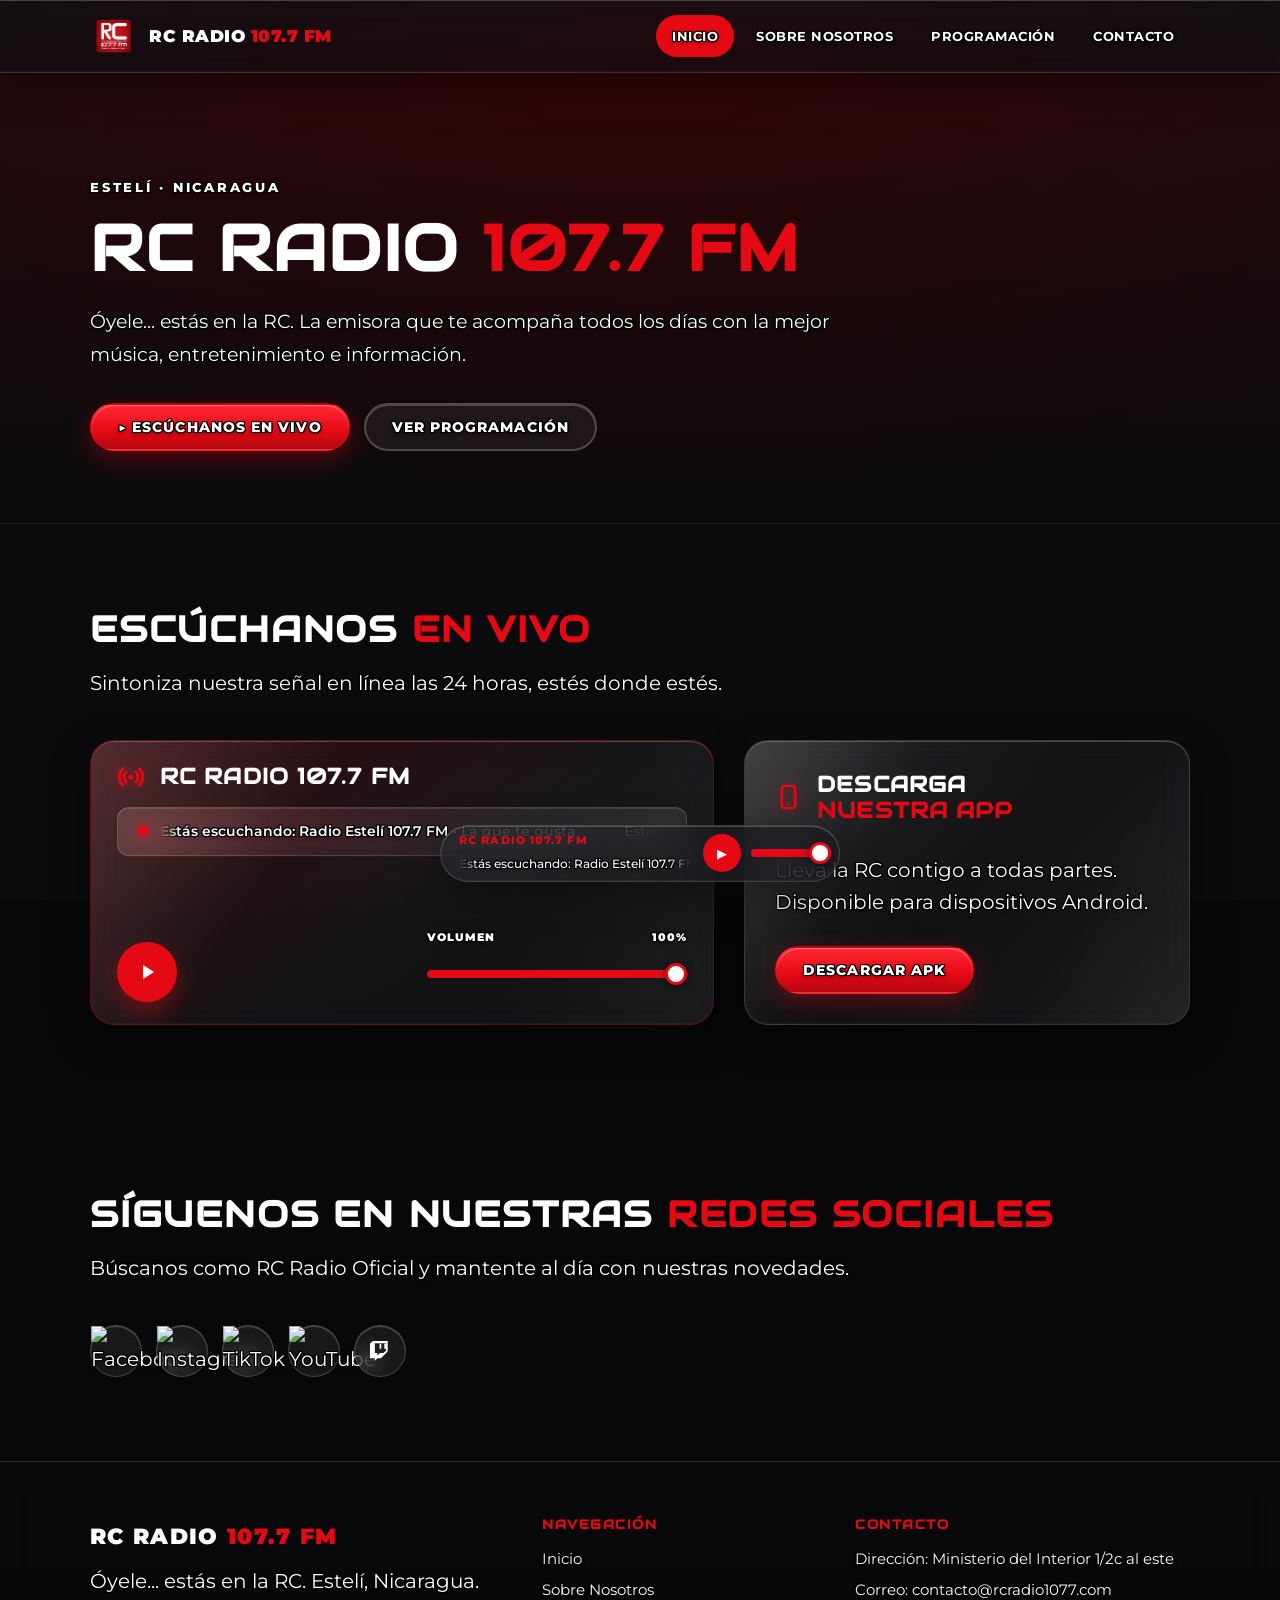
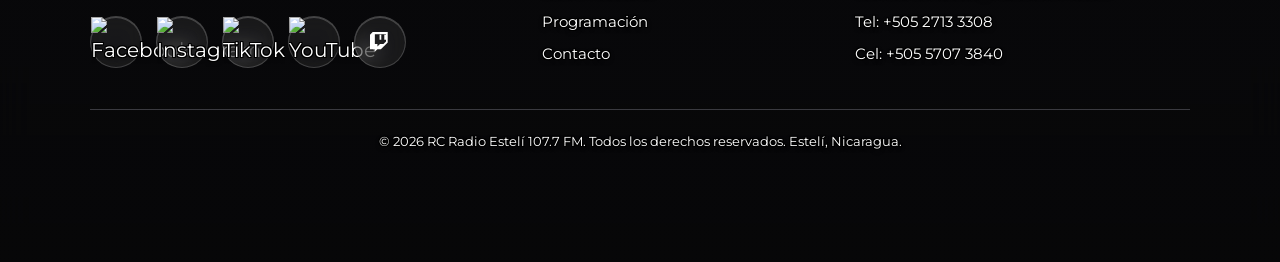
==== commit c074cdc7: "actualización v2" ====
--- a/index.html
+++ b/index.html
@@ -72,7 +72,7 @@
       <div class="container">
         <div class="section-head">
           <h2 data-content-id="inicio_titulo_en_vivo" style="text-transform: uppercase;">Escúchanos <span>En Vivo</span></h2>
-          <p data-content-id="inicio_sintoniza_la_senal_en">Sintoniza la señal en línea las 24 horas, o míranos en directo desde nuestro canal de Twitch.</p>
+          <p data-content-id="inicio_sintoniza_la_senal_en">Sintoniza nuestra señal en línea las 24 horas, estés donde estés.</p>
         </div>
 
         <div class="live-grid-v2">
@@ -83,7 +83,7 @@
               <svg class="icon-signal" viewBox="0 0 24 24" fill="none" stroke="currentColor" stroke-width="2.5" stroke-linecap="round" stroke-linejoin="round">
                 <path d="M4.93 19.07a10 10 0 0 1 0-14.14M7.76 16.24a6 6 0 0 1 0-8.48M12 13a1 1 0 1 0 0-2 1 1 0 0 0 0 2zM16.24 7.76a6 6 0 0 1 0 8.48M19.07 4.93a10 10 0 0 1 0 14.14"></path>
               </svg>
-              <h3 data-content-id="inicio_reproductor_titulo">RC Radio En Vivo</h3>
+              <h3 data-content-id="inicio_reproductor_titulo">RC Radio 107.7 FM</h3>
             </div>
 
             <div class="player-v2-status">
@@ -116,37 +116,17 @@
             </div>
           </div>
 
-          <!-- Twitch V2 -->
-          <div class="twitch-v2">
-            <div class="twitch-v2-header">
-              <svg class="icon-twitch" viewBox="0 0 24 24" fill="currentColor">
-                <path d="M11.571 4.714h1.715v5.143H11.57V4.714zm4.715 0h1.714v5.143h-1.714V4.714zM4.714 2L2 4.714v14.572h4.714v2.571L9.43 19.286h3.428l6.857-6.857V2H4.714zm13.286 9.428L15.428 14.0h-3.428l-2.572 2.571v-2.571H6.857V4.286h11.143v7.142z"/>
-              </svg>
-              <h3 data-content-id="inicio_twitch_titulo">RC RADIO <span>EN VIVO</span></h3>
-            </div>
-            <div class="twitch-v2-content">
-              <div class="twitch-v2-frame">
-                <iframe
-                  data-content-twitch="twitch_canal" data-twitch="rcradiooficial"
-                  src="https://player.twitch.tv/?channel=rcradiooficial&parent=rcradio1077.com&parent=www.rcradio1077.com&parent=localhost&parent=127.0.0.1&autoplay=false"
-                  allowfullscreen
-                  loading="lazy"
-                  title="RC Radio 107.7 FM en vivo por Twitch"></iframe>
-              </div>
-            </div>
+          <!-- App -->
+          <div class="app-v2">
+            <div class="app-v2-header">
+              <svg class="icon-signal" viewBox="0 0 24 24" fill="none" stroke="currentColor" stroke-width="2.2" stroke-linecap="round" stroke-linejoin="round"><rect x="6" y="2" width="12" height="20" rx="3"></rect><path d="M12 18h.01"></path></svg>
+              <h3 data-content-id="inicio_descarga_nuestra_app">Descarga <span>nuestra App</span></h3>
+            </div>
+            <p class="app-v2-text" data-content-id="inicio_lleva_la_rc_contigo">Lleva la RC contigo a todas partes. Disponible para dispositivos Android.</p>
+            <a data-content-href="enlace_descarga_app" data-content-id="inicio_boton_apk" class="btn btn-primary" href="https://github.com/rcradio6/RC-Radio-App/releases/download/1.0.0/com.teamrc.rcradioapp.apk" target="_blank" rel="noopener">Descargar APK</a>
           </div>
 
         </div>
-      </div>
-    </section>
-
-    <section data-seccion="inicio-app" class="section alt">
-      <div class="container">
-        <div class="section-head">
-          <h2 data-content-id="inicio_descarga_nuestra_app">Descarga <span>nuestra App</span></h2>
-          <p data-content-id="inicio_lleva_la_rc_contigo">Lleva la RC contigo a todas partes. Disponible para dispositivos Android.</p>
-        </div>
-        <a data-content-href="enlace_descarga_app" data-content-id="inicio_boton_apk" class="btn btn-primary" href="https://github.com/rcradio6/RC-Radio-App/releases/download/1.0.0/com.teamrc.rcradioapp.apk" target="_blank" rel="noopener">Descargar APK</a>
       </div>
     </section>
 
@@ -168,6 +148,9 @@
           </a>
           <a data-content-href="enlace_youtube" href="https://www.youtube.com/@RCRADIO107.7FM" target="_blank" rel="noopener" aria-label="YouTube">
             <img src="https://ssl.gstatic.com/atari/images/sociallinks/youtube_white_44dp.png" alt="YouTube">
+          </a>
+          <a data-content-href="enlace_twitch" href="https://www.twitch.tv/rcradiooficial" target="_blank" rel="noopener" aria-label="Twitch">
+            <svg class="social-twitch" viewBox="0 0 24 24" fill="#fff" aria-hidden="true"><path d="M11.571 4.714h1.715v5.143H11.57V4.714zm4.715 0h1.714v5.143h-1.714V4.714zM4.714 2L2 4.714v14.572h4.714v2.571L9.43 19.286h3.428l6.857-6.857V2H4.714zm13.286 9.428L15.428 14.0h-3.428l-2.572 2.571v-2.571H6.857V4.286h11.143v7.142z"/></svg>
           </a>
         </div>
       </div>
@@ -195,6 +178,9 @@
             <a data-content-href="enlace_youtube" href="https://www.youtube.com/@RCRADIO107.7FM" target="_blank" rel="noopener" aria-label="YouTube">
               <img src="https://ssl.gstatic.com/atari/images/sociallinks/youtube_white_44dp.png" alt="YouTube">
             </a>
+          <a data-content-href="enlace_twitch" href="https://www.twitch.tv/rcradiooficial" target="_blank" rel="noopener" aria-label="Twitch">
+            <svg class="social-twitch" viewBox="0 0 24 24" fill="#fff" aria-hidden="true"><path d="M11.571 4.714h1.715v5.143H11.57V4.714zm4.715 0h1.714v5.143h-1.714V4.714zM4.714 2L2 4.714v14.572h4.714v2.571L9.43 19.286h3.428l6.857-6.857V2H4.714zm13.286 9.428L15.428 14.0h-3.428l-2.572 2.571v-2.571H6.857V4.286h11.143v7.142z"/></svg>
+          </a>
           </div>
         </div>
 
--- a/assets/css/style.css
+++ b/assets/css/style.css
@@ -224,7 +224,7 @@
   margin-top: 40px;
 }
 
-.player-v2, .twitch-v2 {
+.player-v2, .twitch-v2, .app-v2 {
   background: #0a0a0c;
   border: 1px solid rgba(255, 255, 255, 0.1);
   border-radius: 24px;
@@ -241,14 +241,14 @@
   box-shadow: 0 20px 50px rgba(0, 0, 0, 0.5), inset 0 0 40px rgba(var(--red-rgb), 0.05);
 }
 
-.player-v2-header, .twitch-v2-header {
+.player-v2-header, .twitch-v2-header, .app-v2-header {
   display: flex;
   align-items: center;
   gap: 15px;
   margin-bottom: 25px;
 }
 
-.player-v2-header h3, .twitch-v2-header h3 {
+.player-v2-header h3, .twitch-v2-header h3, .app-v2-header h3 {
   margin: 0;
   font-size: 22px;
   font-weight: 900;
@@ -817,7 +817,7 @@
 }
 
 /* --- Liquid glass en toda la web --- */
-.site-header, .player-v2, .twitch-v2, .contact-card, .program-card, .schedule-col,
+.site-header, .player-v2, .twitch-v2, .app-v2, .contact-card, .program-card, .schedule-col,
 .audio-card, .map, .floating-player, .status-pill, .site-footer {
   background: var(--glass);
   -webkit-backdrop-filter: blur(var(--blur)) saturate(170%);
@@ -838,13 +838,13 @@
 .status-pill { box-shadow: inset 0 1px 0 rgba(255,255,255,.12); }
 
 /* brillo especular */
-.player-v2::before, .twitch-v2::before, .contact-card::before, .program-card::before,
+.player-v2::before, .twitch-v2::before, .app-v2::before, .contact-card::before, .program-card::before,
 .schedule-col::before, .audio-card::before {
   content: ""; position: absolute; inset: 0; border-radius: inherit; pointer-events: none; z-index: 1;
   background: linear-gradient(120deg, rgba(255,255,255,.14) 0%, transparent 32%, transparent 70%, rgba(255,255,255,.05) 100%);
 }
 .contact-card, .program-card, .schedule-col, .audio-card { position: relative; }
-.player-v2 > *, .twitch-v2 > * { position: relative; z-index: 2; }
+.player-v2 > *, .twitch-v2 > *, .app-v2 > * { position: relative; z-index: 2; }
 
 /* botones y redes con vidrio */
 .btn-ghost { background: rgba(255,255,255,.06); -webkit-backdrop-filter: blur(12px); backdrop-filter: blur(12px); border-color: rgba(255,255,255,.22); box-shadow: inset 0 1px 0 rgba(255,255,255,.2); }
@@ -906,7 +906,7 @@
 .player-v2.is-idle .player-v2-visualizer { max-height: 0; margin: 0; opacity: 0; }
 .player-v2.is-idle .play-btn-v2 { width: 60px; height: 60px; }
 .play-btn-v2 { transition: width .4s ease, height .4s ease, transform .3s cubic-bezier(.175,.885,.32,1.275), box-shadow .3s; }
-.player-v2-header h3, .twitch-v2-header h3 { letter-spacing: .05em; }
+.player-v2-header h3, .twitch-v2-header h3, .app-v2-header h3 { letter-spacing: .05em; }
 
 /* --- Carrusel infinito (transform en GPU, 60 fps) --- */
 .staff-carousel {
@@ -941,7 +941,7 @@
 #pjax-container { transition: opacity .18s ease, transform .18s ease; }
 
 @media (max-width: 600px) {
-  .player-v2, .twitch-v2 { padding: 22px; }
+  .player-v2, .twitch-v2, .app-v2 { padding: 22px; }
   .player-v2-visualizer { height: 140px; max-height: 140px; }
   .map { height: 380px; border-radius: 18px; }
 }
@@ -1017,7 +1017,7 @@
 img { max-width: 100%; }
 
 /* --- Twitch: siempre 16:9, ocupa el ancho de su tarjeta --- */
-.player-v2, .twitch-v2 { min-width: 0; }
+.player-v2, .twitch-v2, .app-v2 { min-width: 0; }
 .twitch-v2-content { flex: 1; display: flex; align-items: center; min-width: 0; }
 .twitch-v2-frame { position: relative; width: 100%; flex: none; aspect-ratio: 16 / 9; min-height: 0; }
 .twitch-v2-frame iframe { position: absolute; inset: 0; width: 100%; height: 100%; border: 0; display: block; }
@@ -1051,7 +1051,7 @@
   .staff-card { flex-basis: 240px; }
   .btn { padding: 13px 20px; }
   .nf-actions .btn { width: 100%; max-width: 320px; }
-  .player-v2, .twitch-v2 { border-radius: 20px; }
+  .player-v2, .twitch-v2, .app-v2 { border-radius: 20px; }
 }
 @media (hover: none) and (pointer: coarse) {
   .btn, .nav-links a, .tag { min-height: 40px; }
@@ -1120,3 +1120,15 @@
 /* Etiquetas y botones: texto centrado verticalmente aunque tengan altura mínima táctil */
 .tag, .btn, .nav-links a { display: inline-flex; align-items: center; justify-content: center; }
 .nav-links a { justify-content: flex-start; }
+
+
+/* ==========================================================================
+   Tarjeta «Descarga nuestra App» (junto al reproductor) y botón de Twitch
+   ========================================================================== */
+.live-grid-v2 { grid-template-columns: 1.4fr 1fr; align-items: stretch; }
+.app-v2 { justify-content: center; align-items: flex-start; gap: 6px; }
+.app-v2-header h3 span { color: var(--red); }
+.app-v2-text { margin: 0 0 22px; color: var(--muted); line-height: 1.6; max-width: 420px; }
+.app-v2 .btn { align-self: flex-start; }
+.social a .social-twitch { width: 24px; height: 24px; display: block; }
+@media (max-width: 980px) { .live-grid-v2 { grid-template-columns: 1fr; } }
--- a/assets/css/tema.css
+++ b/assets/css/tema.css
@@ -1,3 +1,5 @@
-/* RC-TEMA {"tamano":20} */
+/* RC-TEMA {"tamano":20,"luces":false,"burbujas":false} */
 /* Este archivo lo genera el panel de administración (pestaña Diseño). Vacío = diseño original. */
 :root{--font-size:20px}
+.liquid-blob{display:none!important}
+.xmas-lights{display:none!important}
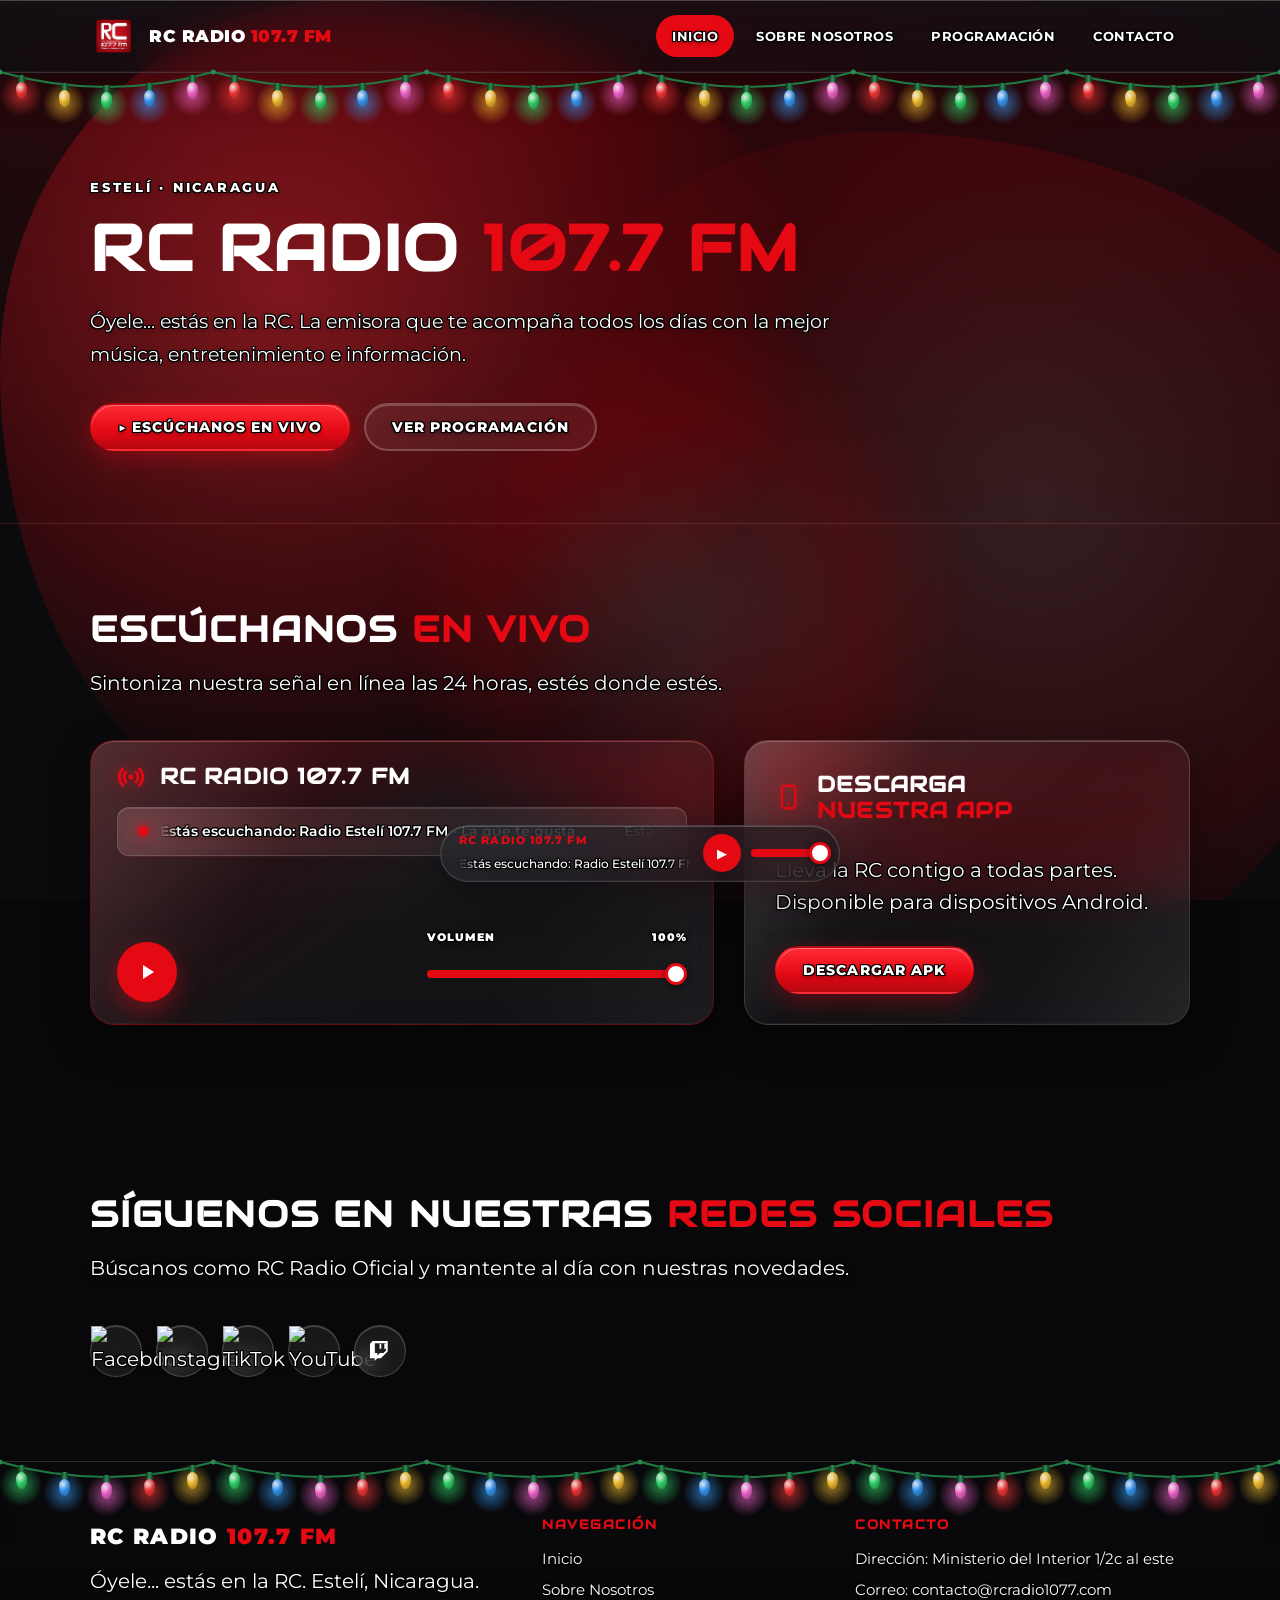
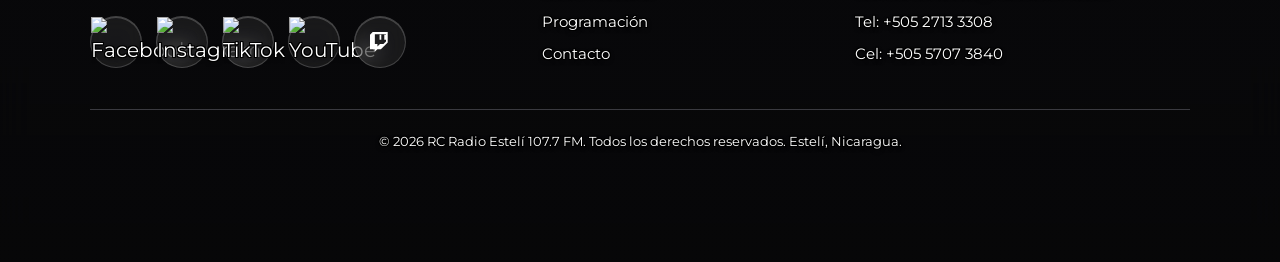
==== commit d9e55159: "cambio de url y direcciónes" ====
--- a/index.html
+++ b/index.html
@@ -39,16 +39,16 @@
 
   <header class="site-header">
     <div class="container nav">
-      <a class="brand" href="index.html">
+      <a class="brand" href="inicio">
         <img data-content-img="img_logo" src="assets/img/Icono nuevo RC Radio.png" alt="RC Radio" style="height: 44px; border-radius: 8px;">
         <span data-content-id="menu_marca">RC Radio <span class="freq">107.7 FM</span></span>
       </a>
       <button class="nav-toggle" id="navToggle" aria-label="Abrir menú" aria-expanded="false">☰</button>
       <nav class="nav-links" id="navLinks">
-        <a data-content-id="menu_inicio" href="index.html" class="active" data-link>Inicio</a>
-        <a data-content-id="menu_sobre_nosotros" href="sobre-nosotros.html" data-link>Sobre Nosotros</a>
-        <a data-content-id="menu_programacion" href="programacion.html" data-link>Programación</a>
-        <a data-content-id="menu_contacto" href="contacto.html" data-link>Contacto</a>
+        <a data-content-id="menu_inicio" href="inicio" class="active" data-link>Inicio</a>
+        <a data-content-id="menu_sobre_nosotros" href="sobre-nosotros" data-link>Sobre Nosotros</a>
+        <a data-content-id="menu_programacion" href="programacion" data-link>Programación</a>
+        <a data-content-id="menu_contacto" href="contacto" data-link>Contacto</a>
       </nav>
     </div>
   </header>
@@ -63,7 +63,7 @@
         <p class="lead" data-content-id="hero_lead">Óyele... estás en la RC. La emisora que te acompaña todos los días con la mejor música, entretenimiento e información.</p>
         <div class="hero-actions">
           <a data-content-id="inicio_boton_escuchar" class="btn btn-primary" href="#en-vivo">▶ Escúchanos en Vivo</a>
-          <a data-content-id="inicio_boton_programacion" class="btn btn-ghost" href="programacion.html">Ver Programación</a>
+          <a data-content-id="inicio_boton_programacion" class="btn btn-ghost" href="programacion">Ver Programación</a>
         </div>
       </div>
     </section>
@@ -186,10 +186,10 @@
 
         <div class="footer-col">
           <h4 data-content-id="pie_titulo_navegacion">Navegación</h4>
-          <a data-content-id="pie_inicio" href="index.html">Inicio</a>
-          <a data-content-id="pie_sobre_nosotros" href="sobre-nosotros.html">Sobre Nosotros</a>
-          <a data-content-id="pie_programacion" href="programacion.html">Programación</a>
-          <a data-content-id="pie_contacto" href="contacto.html">Contacto</a>
+          <a data-content-id="pie_inicio" href="inicio">Inicio</a>
+          <a data-content-id="pie_sobre_nosotros" href="sobre-nosotros">Sobre Nosotros</a>
+          <a data-content-id="pie_programacion" href="programacion">Programación</a>
+          <a data-content-id="pie_contacto" href="contacto">Contacto</a>
         </div>
 
         <div class="footer-col">
--- a/assets/css/tema.css
+++ b/assets/css/tema.css
@@ -1,5 +1,3 @@
-/* RC-TEMA {"tamano":20,"luces":false,"burbujas":false} */
+/* RC-TEMA {"tamano":20} */
 /* Este archivo lo genera el panel de administración (pestaña Diseño). Vacío = diseño original. */
 :root{--font-size:20px}
-.liquid-blob{display:none!important}
-.xmas-lights{display:none!important}
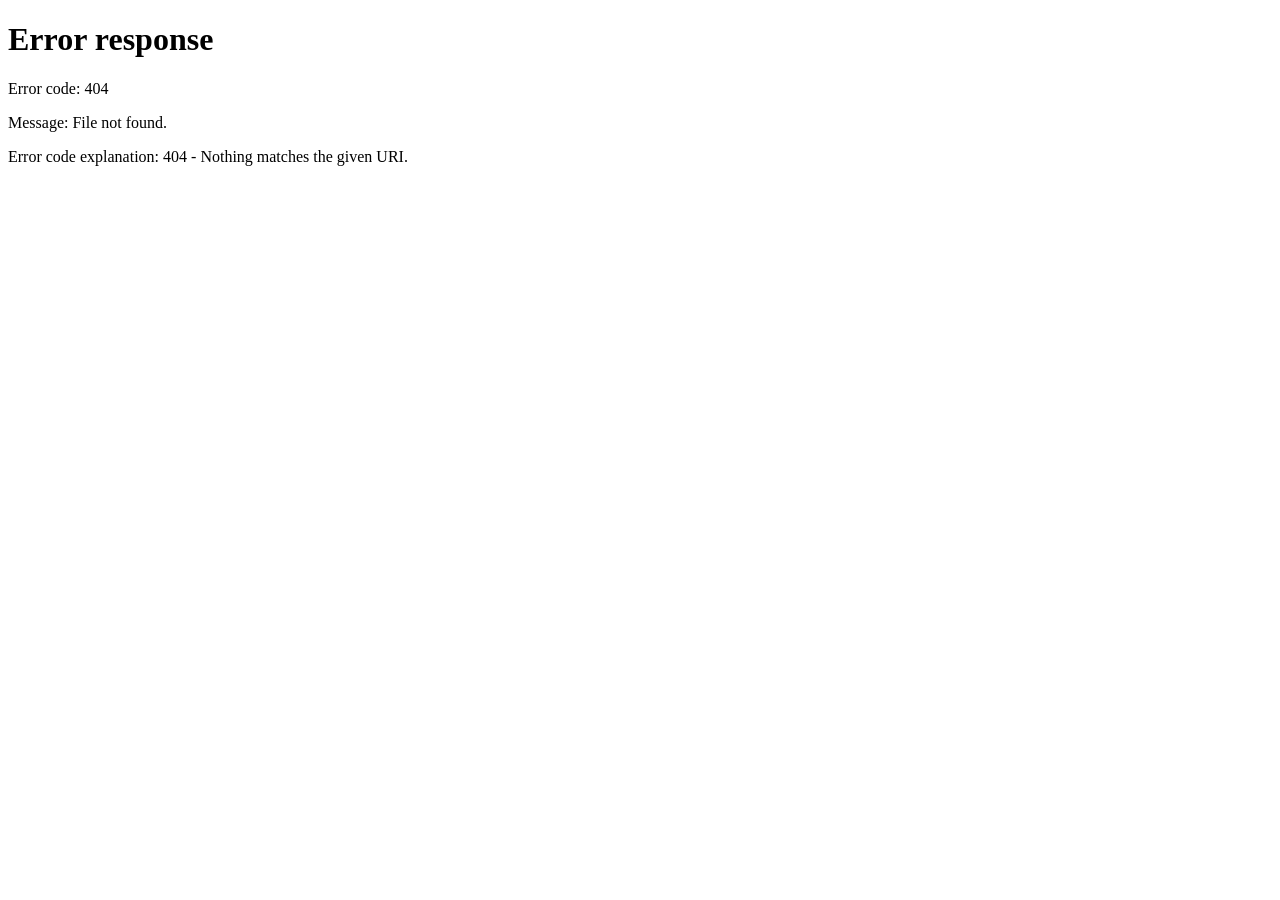
==== commit a128f079: "actualización de direcciones" ====
--- a/index.html
+++ b/index.html
@@ -1,227 +1,15 @@
 <!DOCTYPE html>
 <html lang="es">
 <head>
-  <meta charset="UTF-8">
-  <meta name="viewport" content="width=device-width, initial-scale=1.0, viewport-fit=cover">
-  <title data-content-id="titulo_inicio">RC Radio 107.7 FM Estelí — Inicio</title>
-  <meta data-content-id="descripcion_inicio" name="description" content="RC Radio 107.7 FM, Estelí, Nicaragua. Escúchanos en vivo, descarga nuestra app y síguenos en redes sociales.">
-  <link rel="icon" href="favicon.ico" sizes="any">
-  <link rel="icon" type="image/png" sizes="32x32" href="assets/icons/favicon-32.png">
-  <link rel="icon" type="image/png" sizes="192x192" href="assets/icons/favicon-192.png">
-  <link rel="apple-touch-icon" href="assets/icons/apple-touch-icon.png">
-  <meta name="theme-color" content="#0a0a0c">
-  <meta property="og:type" content="website">
-  <meta property="og:site_name" content="RC Radio 107.7 FM">
-  <meta property="og:locale" content="es_LA">
-  <meta property="og:title" content="RC Radio 107.7 FM Estelí — Inicio">
-  <meta property="og:description" content="RC Radio 107.7 FM, Estelí, Nicaragua. Escúchanos en vivo, descarga nuestra app y síguenos en redes sociales.">
-  <meta property="og:image" content="https://www.rcradio1077.com/assets/icons/og-image.jpg">
-  <meta property="og:image:width" content="1200">
-  <meta property="og:image:height" content="630">
-  <meta name="twitter:card" content="summary_large_image">
-  <meta name="twitter:title" content="RC Radio 107.7 FM Estelí — Inicio">
-  <meta name="twitter:description" content="RC Radio 107.7 FM, Estelí, Nicaragua. Escúchanos en vivo, descarga nuestra app y síguenos en redes sociales.">
-  <meta name="twitter:image" content="https://www.rcradio1077.com/assets/icons/og-image.jpg">
-  <link rel="preconnect" href="https://fonts.googleapis.com">
-  <link rel="preconnect" href="https://fonts.gstatic.com" crossorigin>
-  <link href="https://fonts.googleapis.com/css2?family=Audiowide&family=Montserrat:wght@400;700;800;900&display=swap" rel="stylesheet">
-  <link href="https://fonts.cdnfonts.com/css/neuropol-x-free" rel="stylesheet">
-  <link rel="stylesheet" href="assets/css/style.css">
-  <link rel="stylesheet" href="assets/css/navidad.css">
-  <link rel="stylesheet" href="assets/css/tema.css">
+  <meta charset="utf-8">
+  <title>RC Radio 107.7 FM Estelí</title>
+  <meta name="viewport" content="width=device-width, initial-scale=1">
+  <meta http-equiv="refresh" content="0; url=/inicio">
+  <link rel="canonical" href="https://www.rcradio1077.com/inicio">
+  <meta name="robots" content="noindex, follow">
+  <script>location.replace("/inicio" + location.search + location.hash);</script>
 </head>
-<body>
-  <div class="liquid-bg">
-    <div class="liquid-blob"></div>
-    <div class="liquid-blob"></div>
-    <div class="liquid-blob"></div>
-  </div>
-
-  <header class="site-header">
-    <div class="container nav">
-      <a class="brand" href="inicio">
-        <img data-content-img="img_logo" src="assets/img/Icono nuevo RC Radio.png" alt="RC Radio" style="height: 44px; border-radius: 8px;">
-        <span data-content-id="menu_marca">RC Radio <span class="freq">107.7 FM</span></span>
-      </a>
-      <button class="nav-toggle" id="navToggle" aria-label="Abrir menú" aria-expanded="false">☰</button>
-      <nav class="nav-links" id="navLinks">
-        <a data-content-id="menu_inicio" href="inicio" class="active" data-link>Inicio</a>
-        <a data-content-id="menu_sobre_nosotros" href="sobre-nosotros" data-link>Sobre Nosotros</a>
-        <a data-content-id="menu_programacion" href="programacion" data-link>Programación</a>
-        <a data-content-id="menu_contacto" href="contacto" data-link>Contacto</a>
-      </nav>
-    </div>
-  </header>
-
-  <div id="pjax-container">
-    <main>
-
-    <section data-seccion="inicio-portada" class="hero">
-      <div class="container">
-        <p data-content-id="inicio_esteli_nicaragua" class="eyebrow">Estelí · Nicaragua</p>
-        <h1 data-content-id="hero_title">RC Radio <span>107.7 FM</span></h1>
-        <p class="lead" data-content-id="hero_lead">Óyele... estás en la RC. La emisora que te acompaña todos los días con la mejor música, entretenimiento e información.</p>
-        <div class="hero-actions">
-          <a data-content-id="inicio_boton_escuchar" class="btn btn-primary" href="#en-vivo">▶ Escúchanos en Vivo</a>
-          <a data-content-id="inicio_boton_programacion" class="btn btn-ghost" href="programacion">Ver Programación</a>
-        </div>
-      </div>
-    </section>
-
-    <section data-seccion="inicio-en-vivo" class="section" id="en-vivo">
-      <div class="container">
-        <div class="section-head">
-          <h2 data-content-id="inicio_titulo_en_vivo" style="text-transform: uppercase;">Escúchanos <span>En Vivo</span></h2>
-          <p data-content-id="inicio_sintoniza_la_senal_en">Sintoniza nuestra señal en línea las 24 horas, estés donde estés.</p>
-        </div>
-
-        <div class="live-grid-v2">
-          
-          <!-- Radio Player V2 -->
-          <div class="player-v2">
-            <div class="player-v2-header">
-              <svg class="icon-signal" viewBox="0 0 24 24" fill="none" stroke="currentColor" stroke-width="2.5" stroke-linecap="round" stroke-linejoin="round">
-                <path d="M4.93 19.07a10 10 0 0 1 0-14.14M7.76 16.24a6 6 0 0 1 0-8.48M12 13a1 1 0 1 0 0-2 1 1 0 0 0 0 2zM16.24 7.76a6 6 0 0 1 0 8.48M19.07 4.93a10 10 0 0 1 0 14.14"></path>
-              </svg>
-              <h3 data-content-id="inicio_reproductor_titulo">RC Radio 107.7 FM</h3>
-            </div>
-
-            <div class="player-v2-status">
-              <div class="status-pill">
-                <span class="pill-dot"></span>
-                <div class="marquee-container">
-                  <div class="marquee-content" id="rcMarqueeContent">
-                    <span class="marquee-text">Estás escuchando: La que te gusta</span>
-                    <span class="marquee-text">Estás escuchando: La que te gusta</span>
-                  </div>
-                </div>
-              </div>
-            </div>
-
-            <div class="player-v2-visualizer">
-              <canvas id="rcWave"></canvas>
-            </div>
-
-            <div class="player-v2-footer">
-              <button class="play-btn-v2" id="rcPlay" aria-label="Reproducir">
-                <svg width="24" height="24" viewBox="0 0 24 24" fill="currentColor"><path d="M8 5v14l11-7z"/></svg>
-              </button>
-              <div class="player-v2-vol">
-                <div class="vol-meta">
-                  <span data-content-id="inicio_reproductor_volumen">VOLUMEN</span>
-                  <span id="rcVolumeValue">100%</span>
-                </div>
-                <input type="range" id="rcVolume" min="0" max="100" step="1" value="100" aria-label="Volumen">
-              </div>
-            </div>
-          </div>
-
-          <!-- App -->
-          <div class="app-v2">
-            <div class="app-v2-header">
-              <svg class="icon-signal" viewBox="0 0 24 24" fill="none" stroke="currentColor" stroke-width="2.2" stroke-linecap="round" stroke-linejoin="round"><rect x="6" y="2" width="12" height="20" rx="3"></rect><path d="M12 18h.01"></path></svg>
-              <h3 data-content-id="inicio_descarga_nuestra_app">Descarga <span>nuestra App</span></h3>
-            </div>
-            <p class="app-v2-text" data-content-id="inicio_lleva_la_rc_contigo">Lleva la RC contigo a todas partes. Disponible para dispositivos Android.</p>
-            <a data-content-href="enlace_descarga_app" data-content-id="inicio_boton_apk" class="btn btn-primary" href="https://github.com/rcradio6/RC-Radio-App/releases/download/1.0.0/com.teamrc.rcradioapp.apk" target="_blank" rel="noopener">Descargar APK</a>
-          </div>
-
-        </div>
-      </div>
-    </section>
-
-    <section data-seccion="inicio-redes" class="section">
-      <div class="container">
-        <div class="section-head">
-          <h2 data-content-id="inicio_siguenos_en_nuestras_redes">Síguenos en nuestras <span>Redes Sociales</span></h2>
-          <p data-content-id="inicio_buscanos_como_rc_radio">Búscanos como RC Radio Oficial y mantente al día con nuestras novedades.</p>
-        </div>
-        <div class="social lg">
-          <a data-content-href="enlace_facebook" href="https://www.facebook.com/rc1077" target="_blank" rel="noopener" aria-label="Facebook">
-            <img src="https://ssl.gstatic.com/atari/images/sociallinks/facebook_white_44dp.png" alt="Facebook">
-          </a>
-          <a data-content-href="enlace_instagram" href="https://www.instagram.com/rcradio_oficial107.7/" target="_blank" rel="noopener" aria-label="Instagram">
-            <img src="https://ssl.gstatic.com/atari/images/sociallinks/instagram_white_44dp.png" alt="Instagram">
-          </a>
-          <a data-content-href="enlace_tiktok" href="https://www.tiktok.com/@rc.radio.107.7.fm" target="_blank" rel="noopener" aria-label="TikTok">
-            <img src="https://ssl.gstatic.com/atari/images/sociallinks/tiktok_colored_light_44dp.png" alt="TikTok">
-          </a>
-          <a data-content-href="enlace_youtube" href="https://www.youtube.com/@RCRADIO107.7FM" target="_blank" rel="noopener" aria-label="YouTube">
-            <img src="https://ssl.gstatic.com/atari/images/sociallinks/youtube_white_44dp.png" alt="YouTube">
-          </a>
-          <a data-content-href="enlace_twitch" href="https://www.twitch.tv/rcradiooficial" target="_blank" rel="noopener" aria-label="Twitch">
-            <svg class="social-twitch" viewBox="0 0 24 24" fill="#fff" aria-hidden="true"><path d="M11.571 4.714h1.715v5.143H11.57V4.714zm4.715 0h1.714v5.143h-1.714V4.714zM4.714 2L2 4.714v14.572h4.714v2.571L9.43 19.286h3.428l6.857-6.857V2H4.714zm13.286 9.428L15.428 14.0h-3.428l-2.572 2.571v-2.571H6.857V4.286h11.143v7.142z"/></svg>
-          </a>
-        </div>
-      </div>
-    </section>
-
-  </main>
-  </div>
-
-  <footer class="site-footer">
-    <div class="container">
-      <div class="footer-grid">
-        <div>
-          <div data-content-id="pie_marca" class="footer-brand">RC Radio <span>107.7 FM</span></div>
-          <p class="footer-tag" data-content-id="footer_tag">Óyele... estás en la RC. Estelí, Nicaragua.</p>
-          <div class="social">
-            <a data-content-href="enlace_facebook" href="https://www.facebook.com/rc1077" target="_blank" rel="noopener" aria-label="Facebook">
-              <img src="https://ssl.gstatic.com/atari/images/sociallinks/facebook_white_44dp.png" alt="Facebook">
-            </a>
-            <a data-content-href="enlace_instagram" href="https://www.instagram.com/rcradio_oficial107.7/" target="_blank" rel="noopener" aria-label="Instagram">
-              <img src="https://ssl.gstatic.com/atari/images/sociallinks/instagram_white_44dp.png" alt="Instagram">
-            </a>
-            <a data-content-href="enlace_tiktok" href="https://www.tiktok.com/@rc.radio.107.7.fm" target="_blank" rel="noopener" aria-label="TikTok">
-              <img src="https://ssl.gstatic.com/atari/images/sociallinks/tiktok_colored_light_44dp.png" alt="TikTok">
-            </a>
-            <a data-content-href="enlace_youtube" href="https://www.youtube.com/@RCRADIO107.7FM" target="_blank" rel="noopener" aria-label="YouTube">
-              <img src="https://ssl.gstatic.com/atari/images/sociallinks/youtube_white_44dp.png" alt="YouTube">
-            </a>
-          <a data-content-href="enlace_twitch" href="https://www.twitch.tv/rcradiooficial" target="_blank" rel="noopener" aria-label="Twitch">
-            <svg class="social-twitch" viewBox="0 0 24 24" fill="#fff" aria-hidden="true"><path d="M11.571 4.714h1.715v5.143H11.57V4.714zm4.715 0h1.714v5.143h-1.714V4.714zM4.714 2L2 4.714v14.572h4.714v2.571L9.43 19.286h3.428l6.857-6.857V2H4.714zm13.286 9.428L15.428 14.0h-3.428l-2.572 2.571v-2.571H6.857V4.286h11.143v7.142z"/></svg>
-          </a>
-          </div>
-        </div>
-
-        <div class="footer-col">
-          <h4 data-content-id="pie_titulo_navegacion">Navegación</h4>
-          <a data-content-id="pie_inicio" href="inicio">Inicio</a>
-          <a data-content-id="pie_sobre_nosotros" href="sobre-nosotros">Sobre Nosotros</a>
-          <a data-content-id="pie_programacion" href="programacion">Programación</a>
-          <a data-content-id="pie_contacto" href="contacto">Contacto</a>
-        </div>
-
-        <div class="footer-col">
-          <h4 data-content-id="pie_titulo_contacto">Contacto</h4>
-          <p data-content-id="pie_direccion">Dirección: Ministerio del Interior 1/2c al este</p>
-          <a data-content-href="enlace_correo" data-content-id="pie_correo" href="mailto:contacto@rcradio1077.com">Correo: contacto@rcradio1077.com</a>
-          <a data-content-href="enlace_telefono_cabina" data-content-id="pie_telefono" href="tel:+50527133308">Tel: +505 2713 3308</a>
-          <a data-content-href="enlace_celular_cabina" data-content-id="pie_celular" href="tel:+50557073840">Cel: +505 5707 3840</a>
-        </div>
-      </div>
-
-      <div data-content-id="pie_derechos" class="footer-bottom">© 2026 RC Radio Estelí 107.7 FM. Todos los derechos reservados.</div>
-    </div>
-  </footer>
-
-  <div class="floating-player" id="rcFloating">
-    <div class="mini-info">
-      <span data-content-id="flotante_titulo" class="mini-title">RC Radio 107.7 FM</span>
-      <div class="marquee-container">
-        <div class="marquee-content" id="miniMarqueeContent">
-          <span class="marquee-text">Estás escuchando: La que te gusta</span>
-          <span class="marquee-text">Estás escuchando: La que te gusta</span>
-        </div>
-      </div>
-    </div>
-    <div class="mini-controls">
-      <button class="mini-play-btn" id="rcMiniPlay" aria-label="Reproducir">▶</button>
-      <input type="range" class="mini-vol" id="rcMiniVol" min="0" max="100" step="1" value="100" aria-label="Volumen">
-    </div>
-  </div>
-
-  <script src="assets/js/main.js"></script>
-  <script src="assets/js/navidad.js"></script>
+<body style="background:#0b0b0d;color:#fff;font-family:system-ui,sans-serif;text-align:center;padding:60px 20px">
+  <p>Redirigiendo a <a href="/inicio" style="color:#e50914">RC Radio 107.7 FM</a>…</p>
 </body>
 </html>
